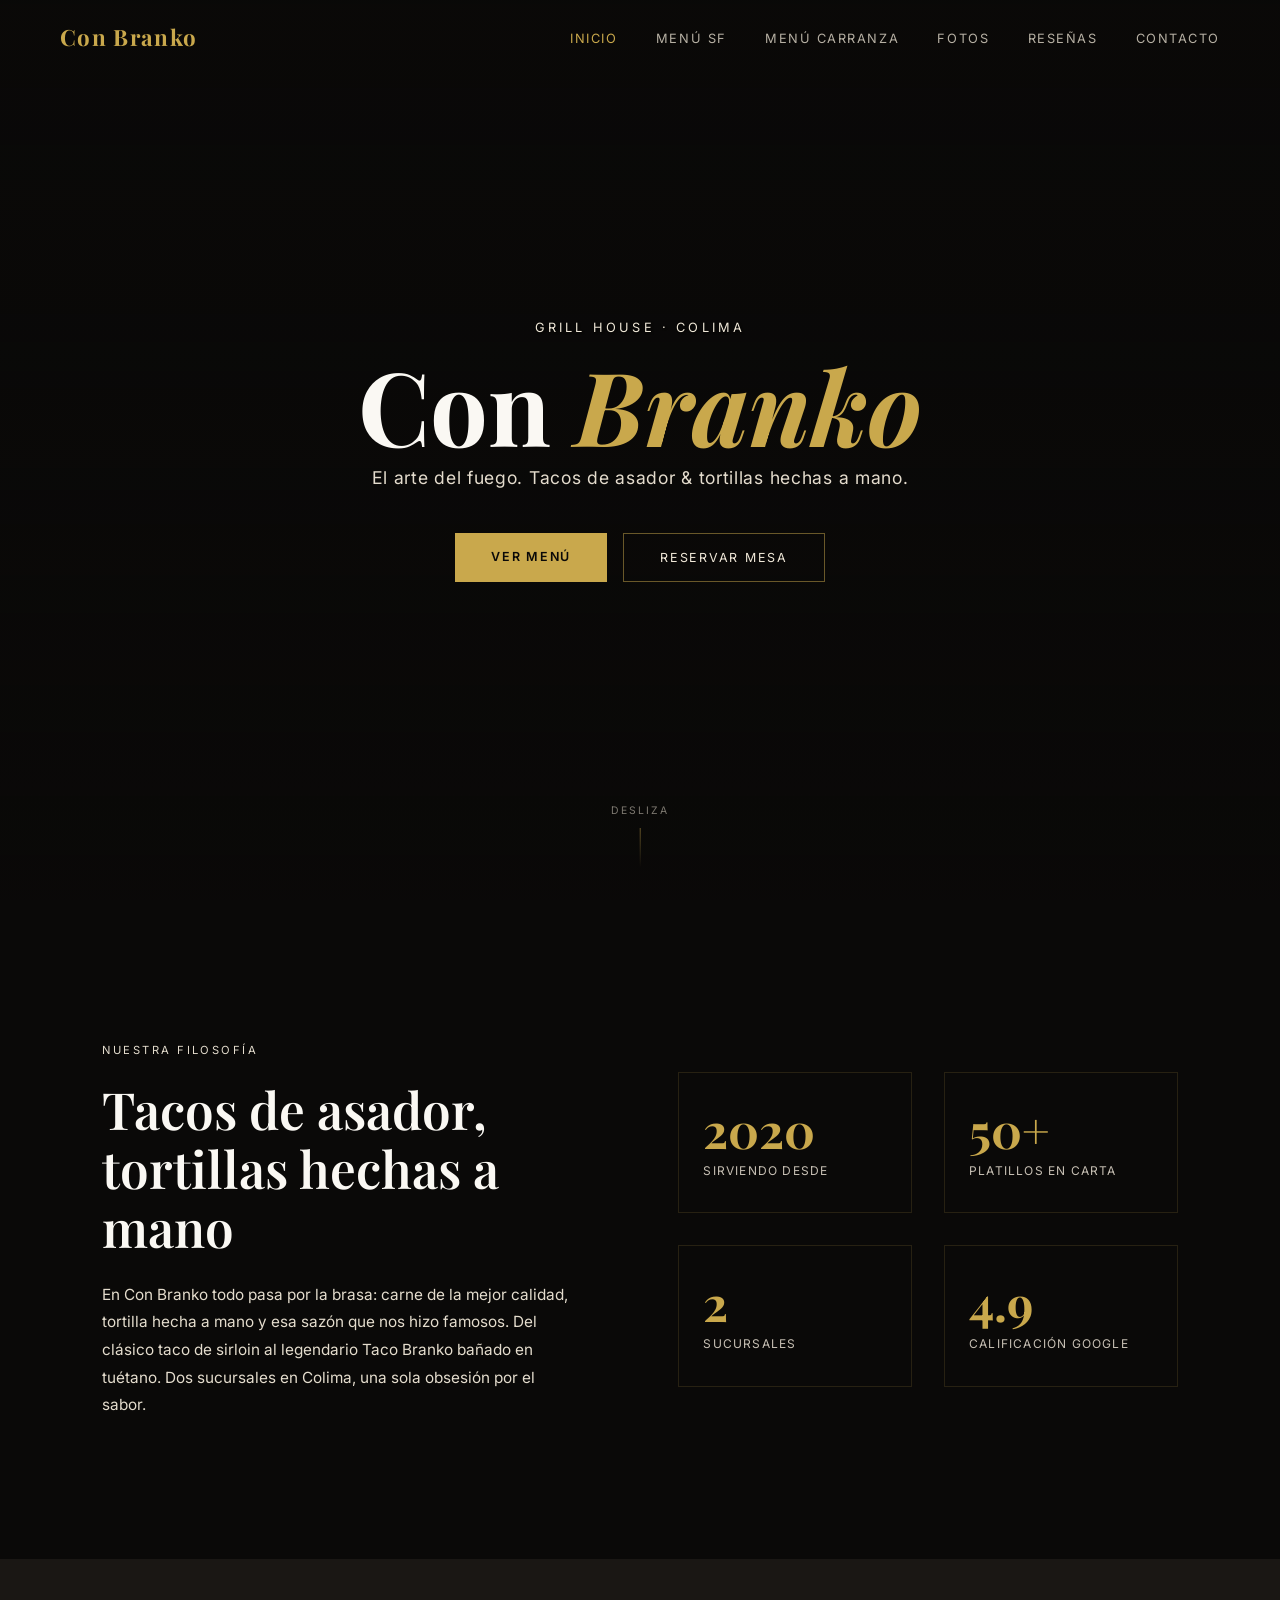
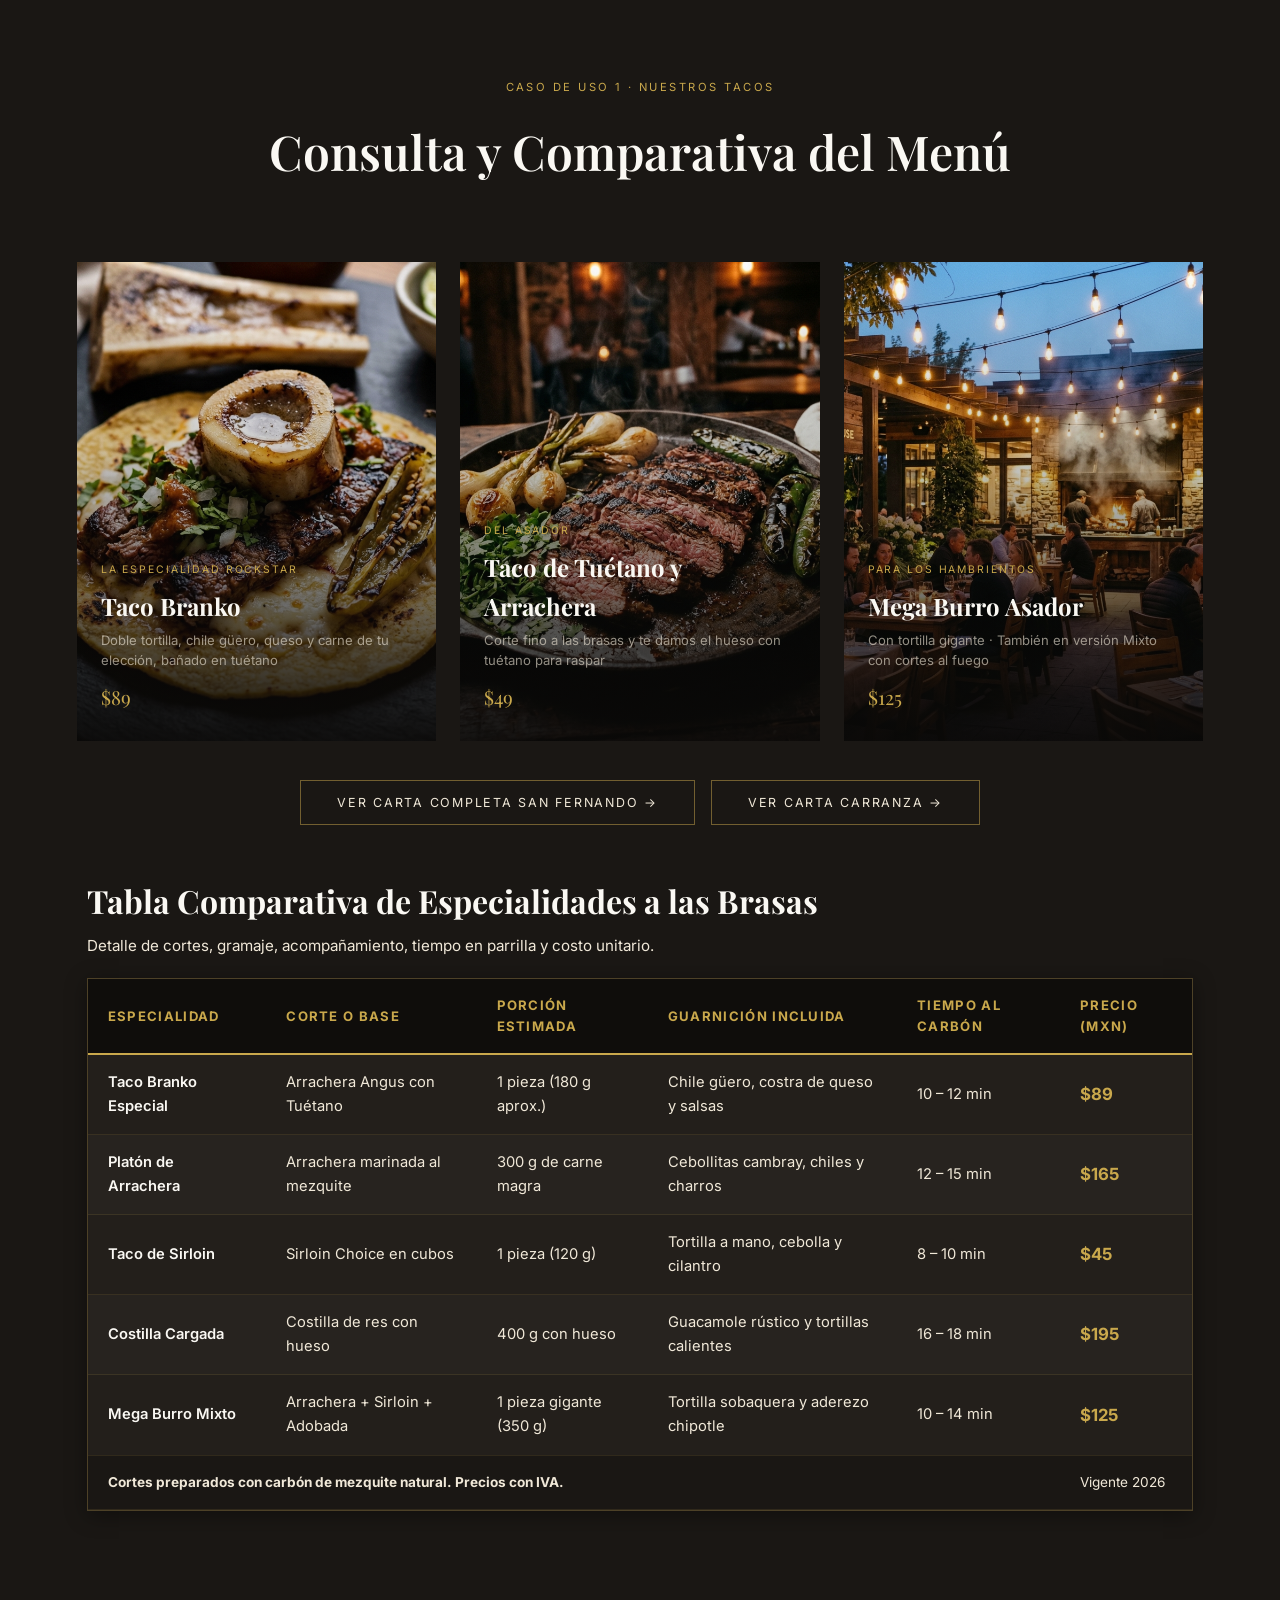
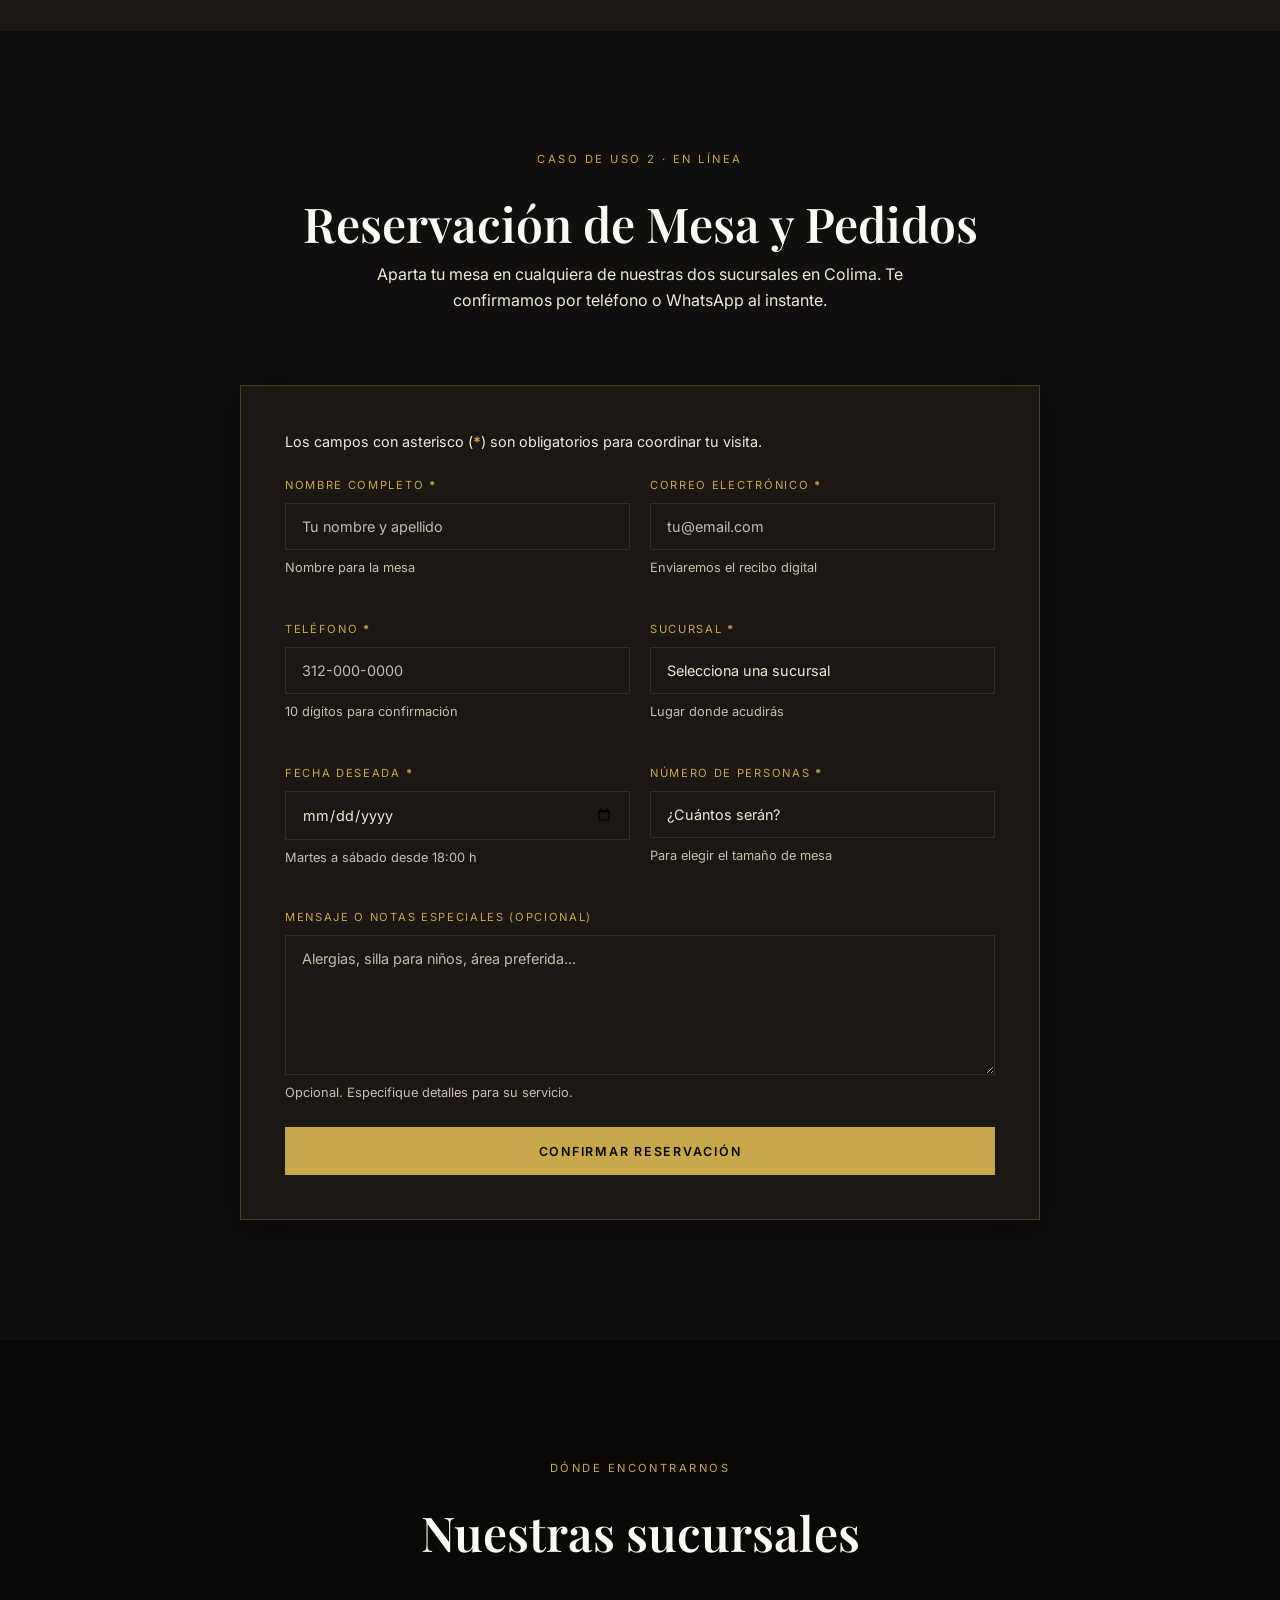
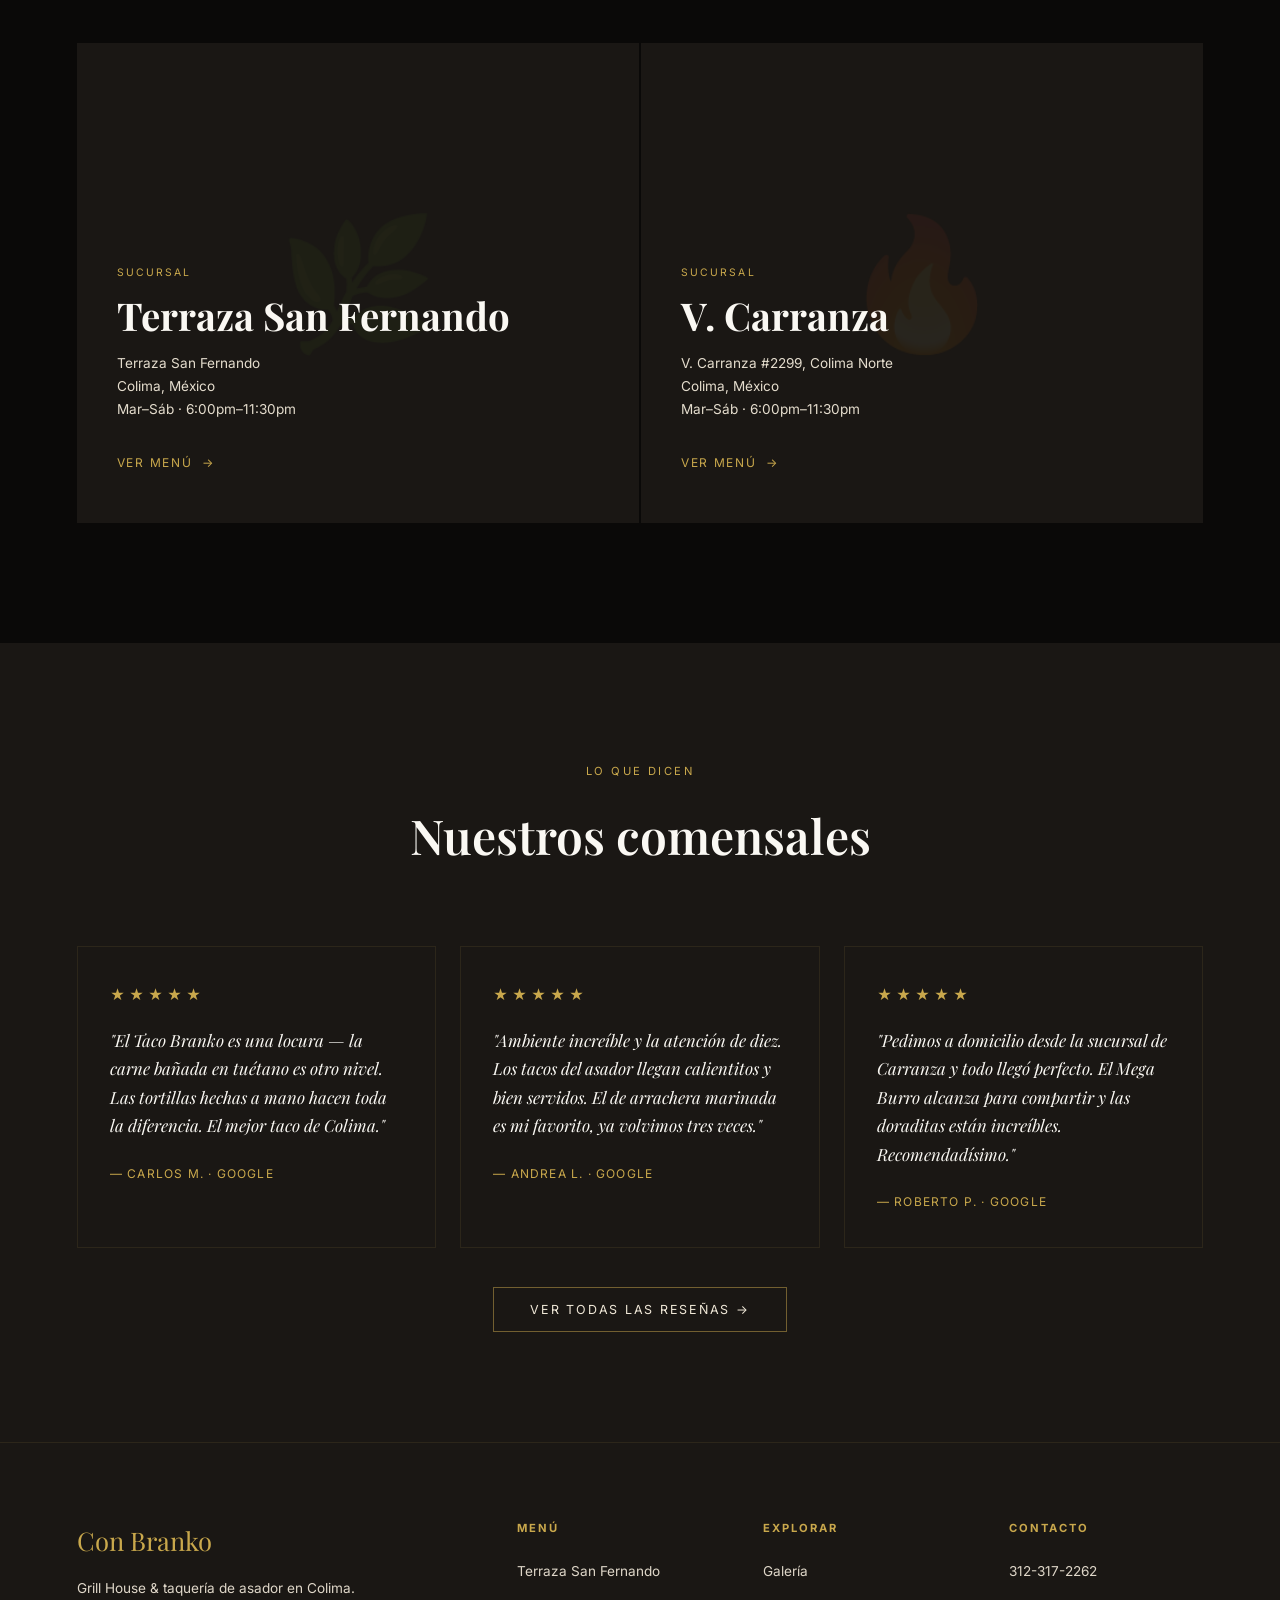
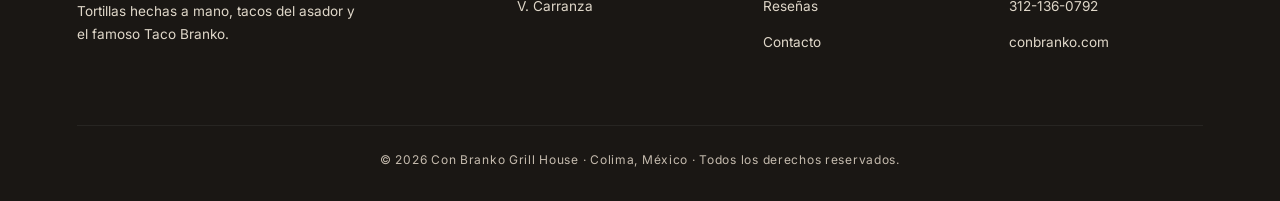
==== index.html @ a6d17c95 "Initial commit: Con Branko Grill House sitio web accesible con animaciones y casos de uso" ====
<!DOCTYPE html>
<html lang="es">
<head>
  <meta charset="UTF-8">
  <meta name="viewport" content="width=device-width, initial-scale=1.0">
  <title>Con Branko Grill House — Asador en Colima</title>
  <meta name="description" content="Con Branko Grill House en Colima. Tacos de asador, tortillas hechas a mano al carbón de mezquite, menú comparativo y reservaciones en línea.">
  <link rel="preconnect" href="https://fonts.googleapis.com">
  <link rel="preconnect" href="https://fonts.gstatic.com" crossorigin>
  <link href="https://fonts.googleapis.com/css2?family=Playfair+Display:ital,wght@0,400;0,600;0,700;1,400;1,600&family=Inter:wght@300;400;500;600;700&display=swap" rel="stylesheet">
  <link rel="stylesheet" href="css/styles.css">
</head>
<body>

  <!-- Enlace de salto accesible (WCAG 2.4.1) -->
  <a href="#main-content" class="skip-link">Saltar al contenido principal</a>

  <!-- ░░ Región HEADER (Banner) ░░ -->
  <header role="banner">
    <!-- ░░ Loading Screen ░░ -->
    <div id="loading-screen" aria-hidden="true">
      <div class="loading-logo">Con Branko</div>
      <div class="loading-bar-wrap">
        <div class="loading-bar"></div>
      </div>
    </div>

    <!-- ░░ Navbar ░░ -->
    <nav class="navbar" role="navigation" aria-label="Menú principal">
      <a href="index.html" class="nav-logo">Con Branko</a>
      <ul class="nav-links">
        <li><a href="index.html">Inicio</a></li>
        <li><a href="menu-san-fernando.html">Menú SF</a></li>
        <li><a href="menu-carranza.html">Menú Carranza</a></li>
        <li><a href="fotos.html">Fotos</a></li>
        <li><a href="resenas.html">Reseñas</a></li>
        <li><a href="contacto.html">Contacto</a></li>
      </ul>
      <button class="nav-hamburger" aria-label="Abrir menú" aria-expanded="false">
        <span></span><span></span><span></span>
      </button>
    </nav>
  </header>

  <!-- ░░ Región MAIN ░░ -->
  <main id="main-content" role="main" tabindex="-1">

    <!-- ░░ HERO — Video en loop con autoplay + parallax ░░ -->
    <!--
      Video de fondo cinematográfico en loop continuo (autoplay, muted, loop).
      La capa .hero-parallax se desplaza ±15px según el mouse / giroscopio.
    -->
    <section class="hero" aria-label="Inicio">

      <!-- Capa parallax con el video de fondo -->
      <div class="hero-parallax" data-parallax>
        <video
          id="hero-video"
          class="hero-video"
          src="assets/hero-steak.mp4"
          autoplay
          muted
          playsinline
          preload="auto"
          aria-hidden="true"
          tabindex="-1"
        ></video>
      </div>

      <div class="hero-overlay" aria-hidden="true"></div>

      <!-- Contenido encima del video -->
      <div class="hero-content">
        <p class="hero-tagline">Grill House · Colima</p>
        <h1 class="hero-title">Con <em>Branko</em></h1>
        <p class="hero-subtitle">El arte del fuego. Tacos de asador &amp; tortillas hechas a mano.</p>
        <div class="hero-cta">
          <a href="#caso-uso-1" class="btn-primary">Ver Menú</a>
          <a href="#caso-uso-2" class="btn-outline">Reservar Mesa</a>
        </div>
      </div>

      <!-- Indicador de scroll -->
      <div class="scroll-hint" aria-hidden="true">
        <span>Desliza</span>
        <div class="scroll-arrow"></div>
      </div>

    </section>

    <!-- ░░ Intro / Nosotros ░░ -->
    <section class="section-intro">
      <div class="intro-text fade-in">
        <p class="label">Nuestra Filosofía</p>
        <h2>Tacos de asador, tortillas hechas a mano</h2>
        <p>
          En Con Branko todo pasa por la brasa: carne de la mejor calidad,
          tortilla hecha a mano y esa sazón que nos hizo famosos. Del clásico
          taco de sirloin al legendario Taco Branko bañado en tuétano. Dos
          sucursales en Colima, una sola obsesión por el sabor.
        </p>
      </div>
      <div class="intro-stats">
        <div class="stat-item fade-in fade-in-delay-1">
          <div class="stat-number">2020</div>
          <div class="stat-label">Sirviendo desde</div>
        </div>
        <div class="stat-item fade-in fade-in-delay-2">
          <div class="stat-number">50+</div>
          <div class="stat-label">Platillos en carta</div>
        </div>
        <div class="stat-item fade-in fade-in-delay-2">
          <div class="stat-number">2</div>
          <div class="stat-label">Sucursales</div>
        </div>
        <div class="stat-item fade-in fade-in-delay-3">
          <div class="stat-number">4.9</div>
          <div class="stat-label">Calificación Google</div>
        </div>
      </div>
    </section>

    <!-- ░░ CASO DE USO 1: Preview Menú, Imágenes y Tabla Comparativa ░░ -->
    <section class="section-menu" id="caso-uso-1" aria-labelledby="heading-caso-1">
      <div class="section-header fade-in">
        <p class="label">Caso de Uso 1 · Nuestros Tacos</p>
        <h2 id="heading-caso-1">Consulta y Comparativa del Menú</h2>
      </div>

      <div class="menu-grid">

        <article class="menu-card fade-in fade-in-delay-1">
          <div class="menu-card-bg">
            <img src="assets/taco-branko.jpg" alt="Taco Branko sobre tortilla de maíz recién hecha con bistec asado, queso fundido y tuétano flameado" class="menu-card-photo" width="400" height="533" loading="lazy">
          </div>
          <div class="menu-card-overlay"></div>
          <div class="menu-card-content">
            <p class="menu-card-tag">La especialidad rockstar</p>
            <h3 class="menu-card-name">Taco Branko</h3>
            <p class="menu-card-desc">Doble tortilla, chile güero, queso y carne de tu elección, bañado en tuétano</p>
            <p class="menu-card-price">$89</p>
          </div>
        </article>

        <article class="menu-card fade-in fade-in-delay-2">
          <div class="menu-card-bg">
            <img src="assets/arrachera-asador.jpg" alt="Arrachera marinada al mezquite en tiras jugosas sobre sartén con cebollitas cambray asadas" class="menu-card-photo" width="400" height="533" loading="lazy">
          </div>
          <div class="menu-card-overlay"></div>
          <div class="menu-card-content">
            <p class="menu-card-tag">Del asador</p>
            <h3 class="menu-card-name">Taco de Tuétano y Arrachera</h3>
            <p class="menu-card-desc">Corte fino a las brasas y te damos el hueso con tuétano para raspar</p>
            <p class="menu-card-price">$49</p>
          </div>
        </article>

        <article class="menu-card fade-in fade-in-delay-3">
          <div class="menu-card-bg">
            <img src="assets/terraza-restaurante.jpg" alt="Terraza al aire libre de Con Branko con mesas de madera e iluminación cálida" class="menu-card-photo" width="400" height="533" loading="lazy">
          </div>
          <div class="menu-card-overlay"></div>
          <div class="menu-card-content">
            <p class="menu-card-tag">Para los hambrientos</p>
            <h3 class="menu-card-name">Mega Burro Asador</h3>
            <p class="menu-card-desc">Con tortilla gigante · También en versión Mixto con cortes al fuego</p>
            <p class="menu-card-price">$125</p>
          </div>
        </article>

      </div>

      <!-- Links de la Carta -->
      <div style="text-align:center; margin-top: 48px;" class="fade-in">
        <a href="menu-san-fernando.html" class="btn-outline">Ver carta completa San Fernando &rarr;</a>
        <a href="menu-carranza.html" class="btn-outline" style="margin-left: 12px;">Ver carta Carranza &rarr;</a>
      </div>

      <!-- ░░ TABLA CON DATOS TABULARES ░░ -->
      <div class="menu-table-section fade-in" id="tabla-datos">
        <div class="menu-table-header">
          <h3 class="menu-table-title">Tabla Comparativa de Especialidades a las Brasas</h3>
          <p class="menu-table-sub">Detalle de cortes, gramaje, acompañamiento, tiempo en parrilla y costo unitario.</p>
        </div>

        <div class="menu-table-container" tabindex="0" role="region" aria-label="Tabla comparativa de cortes y precios Con Branko">
          <table class="menu-table">
            <caption class="sr-only">Comparativa de cortes de carne, porciones, guarnición, tiempo de cocción y precio</caption>
            <thead>
              <tr>
                <th scope="col">Especialidad</th>
                <th scope="col">Corte o Base</th>
                <th scope="col">Porción estimada</th>
                <th scope="col">Guarnición incluida</th>
                <th scope="col">Tiempo al carbón</th>
                <th scope="col">Precio (MXN)</th>
              </tr>
            </thead>
            <tbody>
              <tr>
                <th scope="row">Taco Branko Especial</th>
                <td>Arrachera Angus con Tuétano</td>
                <td>1 pieza (180 g aprox.)</td>
                <td>Chile güero, costra de queso y salsas</td>
                <td>10 – 12 min</td>
                <td class="table-price">$89</td>
              </tr>
              <tr>
                <th scope="row">Platón de Arrachera</th>
                <td>Arrachera marinada al mezquite</td>
                <td>300 g de carne magra</td>
                <td>Cebollitas cambray, chiles y charros</td>
                <td>12 – 15 min</td>
                <td class="table-price">$165</td>
              </tr>
              <tr>
                <th scope="row">Taco de Sirloin</th>
                <td>Sirloin Choice en cubos</td>
                <td>1 pieza (120 g)</td>
                <td>Tortilla a mano, cebolla y cilantro</td>
                <td>8 – 10 min</td>
                <td class="table-price">$45</td>
              </tr>
              <tr>
                <th scope="row">Costilla Cargada</th>
                <td>Costilla de res con hueso</td>
                <td>400 g con hueso</td>
                <td>Guacamole rústico y tortillas calientes</td>
                <td>16 – 18 min</td>
                <td class="table-price">$195</td>
              </tr>
              <tr>
                <th scope="row">Mega Burro Mixto</th>
                <td>Arrachera + Sirloin + Adobada</td>
                <td>1 pieza gigante (350 g)</td>
                <td>Tortilla sobaquera y aderezo chipotle</td>
                <td>10 – 14 min</td>
                <td class="table-price">$125</td>
              </tr>
            </tbody>
            <tfoot>
              <tr>
                <th scope="row" colspan="5">Cortes preparados con carbón de mezquite natural. Precios con IVA.</th>
                <td>Vigente 2026</td>
              </tr>
            </tfoot>
          </table>
        </div>
      </div>

    </section>

    <!-- ░░ CASO DE USO 2: Reservación de Mesa y Solicitud de Pedidos (Short Form) ░░ -->
    <section class="section-booking fade-in" id="caso-uso-2" aria-labelledby="heading-caso-2">
      <div class="section-header">
        <p class="label">Caso de Uso 2 · En Línea</p>
        <h2 id="heading-caso-2">Reservación de Mesa y Pedidos</h2>
        <p class="section-desc" style="max-width: 620px; margin: 0 auto; color: var(--c-cream);">
          Aparta tu mesa en cualquiera de nuestras dos sucursales en Colima. Te confirmamos por teléfono o WhatsApp al instante.
        </p>
      </div>

      <div class="booking-card">
        <form id="form-reservaciones" class="contact-form" novalidate aria-describedby="booking-form-help">
          <fieldset class="booking-fieldset">
            <legend class="sr-only">Formulario de reservación y pedidos Con Branko</legend>
            <p id="booking-form-help" class="form-instructions">
              Los campos con asterisco (<span class="req-star" aria-hidden="true">*</span>) son obligatorios para coordinar tu visita.
            </p>

            <div id="booking-status" class="status-live-box" role="status" aria-live="polite"></div>

            <div class="booking-grid">
              
              <div class="form-group">
                <label for="res-nombre">
                  Nombre completo <span class="req-star" aria-hidden="true">*</span>
                  <span class="sr-only">(obligatorio)</span>
                </label>
                <input type="text" id="res-nombre" name="nombre" autocomplete="name" required aria-required="true" placeholder="Tu nombre y apellido" aria-describedby="hint-res-nombre err-res-nombre">
                <span id="hint-res-nombre" class="field-hint">Nombre para la mesa</span>
                <span id="err-res-nombre" class="field-err" aria-live="polite"></span>
              </div>

              <div class="form-group">
                <label for="res-email">
                  Correo electrónico <span class="req-star" aria-hidden="true">*</span>
                  <span class="sr-only">(obligatorio)</span>
                </label>
                <input type="email" id="res-email" name="email" autocomplete="email" required aria-required="true" placeholder="tu@email.com" aria-describedby="hint-res-email err-res-email">
                <span id="hint-res-email" class="field-hint">Enviaremos el recibo digital</span>
                <span id="err-res-email" class="field-err" aria-live="polite"></span>
              </div>

              <div class="form-group">
                <label for="res-tel">
                  Teléfono <span class="req-star" aria-hidden="true">*</span>
                  <span class="sr-only">(obligatorio)</span>
                </label>
                <input type="tel" id="res-tel" name="telefono" autocomplete="tel" required aria-required="true" pattern="[0-9]{10}" placeholder="312-000-0000" aria-describedby="hint-res-tel err-res-tel">
                <span id="hint-res-tel" class="field-hint">10 dígitos para confirmación</span>
                <span id="err-res-tel" class="field-err" aria-live="polite"></span>
              </div>

              <div class="form-group">
                <label for="res-sucursal">
                  Sucursal <span class="req-star" aria-hidden="true">*</span>
                  <span class="sr-only">(obligatorio)</span>
                </label>
                <select id="res-sucursal" name="sucursal" required aria-required="true" aria-describedby="hint-res-sucursal err-res-sucursal">
                  <option value="">Selecciona una sucursal</option>
                  <option value="san-fernando">Terraza San Fernando (Colima)</option>
                  <option value="carranza">V. Carranza (Colima Norte)</option>
                </select>
                <span id="hint-res-sucursal" class="field-hint">Lugar donde acudirás</span>
                <span id="err-res-sucursal" class="field-err" aria-live="polite"></span>
              </div>

              <div class="form-group">
                <label for="res-fecha">
                  Fecha deseada <span class="req-star" aria-hidden="true">*</span>
                  <span class="sr-only">(obligatorio)</span>
                </label>
                <input type="date" id="res-fecha" name="fecha" required aria-required="true" aria-describedby="hint-res-fecha err-res-fecha">
                <span id="hint-res-fecha" class="field-hint">Martes a sábado desde 18:00 h</span>
                <span id="err-res-fecha" class="field-err" aria-live="polite"></span>
              </div>

              <div class="form-group">
                <label for="res-personas">
                  Número de personas <span class="req-star" aria-hidden="true">*</span>
                  <span class="sr-only">(obligatorio)</span>
                </label>
                <select id="res-personas" name="personas" required aria-required="true" aria-describedby="hint-res-personas err-res-personas">
                  <option value="">¿Cuántos serán?</option>
                  <option value="1-2">1 – 2 personas</option>
                  <option value="3-4">3 – 4 personas</option>
                  <option value="5-8">5 – 8 personas</option>
                  <option value="9+">9 o más (Grupo / Evento)</option>
                </select>
                <span id="hint-res-personas" class="field-hint">Para elegir el tamaño de mesa</span>
                <span id="err-res-personas" class="field-err" aria-live="polite"></span>
              </div>

            </div>

            <div class="form-group" style="margin-top: 18px;">
              <label for="res-mensaje">Mensaje o notas especiales (opcional)</label>
              <textarea id="res-mensaje" name="mensaje" placeholder="Alergias, silla para niños, área preferida..." aria-describedby="hint-res-mensaje"></textarea>
              <span id="hint-res-mensaje" class="field-hint">Opcional. Especifique detalles para su servicio.</span>
            </div>

            <div style="margin-top: 24px;">
              <button type="submit" class="btn-primary" style="min-height: 48px; width: 100%;">
                Confirmar reservación
              </button>
            </div>

          </fieldset>
        </form>
      </div>
    </section>

    <!-- ░░ Sucursales ░░ -->
    <section class="section-locations">
      <div class="section-header fade-in">
        <p class="label">Dónde encontrarnos</p>
        <h2>Nuestras sucursales</h2>
      </div>
      <div class="locations-grid fade-in">

        <article class="location-card">
          <div class="location-card-bg" aria-hidden="true">🌿</div>
          <div class="location-info">
            <p class="location-tag">Sucursal</p>
            <h3 class="location-name">Terraza San Fernando</h3>
            <p class="location-address">
              Terraza San Fernando<br>
              Colima, México<br>
              Mar–Sáb · 6:00pm–11:30pm
            </p>
            <a href="menu-san-fernando.html" class="location-link">
              Ver menú &nbsp;→
            </a>
          </div>
        </article>

        <article class="location-card">
          <div class="location-card-bg" aria-hidden="true">🔥</div>
          <div class="location-info">
            <p class="location-tag">Sucursal</p>
            <h3 class="location-name">V. Carranza</h3>
            <p class="location-address">
              V. Carranza #2299, Colima Norte<br>
              Colima, México<br>
              Mar–Sáb · 6:00pm–11:30pm
            </p>
            <a href="menu-carranza.html" class="location-link">
              Ver menú &nbsp;→
            </a>
          </div>
        </article>

      </div>
    </section>

    <!-- ░░ Reseñas preview ░░ -->
    <section class="section-reviews">
      <div class="section-header fade-in">
        <p class="label">Lo que dicen</p>
        <h2>Nuestros comensales</h2>
      </div>
      <div class="reviews-grid">

        <div class="review-card fade-in fade-in-delay-1">
          <div class="review-stars">
            <span class="star">★</span><span class="star">★</span><span class="star">★</span>
            <span class="star">★</span><span class="star">★</span>
          </div>
          <p class="review-text">
            "El Taco Branko es una locura — la carne bañada en tuétano es otro nivel.
            Las tortillas hechas a mano hacen toda la diferencia. El mejor taco de Colima."
          </p>
          <p class="review-author">— Carlos M. · Google</p>
        </div>

        <div class="review-card fade-in fade-in-delay-2">
          <div class="review-stars">
            <span class="star">★</span><span class="star">★</span><span class="star">★</span>
            <span class="star">★</span><span class="star">★</span>
          </div>
          <p class="review-text">
            "Ambiente increíble y la atención de diez. Los tacos del asador llegan
            calientitos y bien servidos. El de arrachera marinada es mi favorito, ya volvimos tres veces."
          </p>
          <p class="review-author">— Andrea L. · Google</p>
        </div>

        <div class="review-card fade-in fade-in-delay-3">
          <div class="review-stars">
            <span class="star">★</span><span class="star">★</span><span class="star">★</span>
            <span class="star">★</span><span class="star">★</span>
          </div>
          <p class="review-text">
            "Pedimos a domicilio desde la sucursal de Carranza y todo llegó perfecto.
            El Mega Burro alcanza para compartir y las doraditas están increíbles. Recomendadísimo."
          </p>
          <p class="review-author">— Roberto P. · Google</p>
        </div>

      </div>
      <div style="text-align:center; margin-top: 48px;" class="fade-in">
        <a href="resenas.html" class="btn-outline">Ver todas las reseñas &rarr;</a>
      </div>
    </section>

  </main>

  <!-- ░░ Footer ░░ -->
  <footer role="contentinfo">
    <div class="footer-grid">
      <div class="footer-brand">
        <div class="logo">Con Branko</div>
        <p>Grill House &amp; taquería de asador en Colima. Tortillas hechas a mano, tacos del asador y el famoso Taco Branko.</p>
      </div>
      <div class="footer-col">
        <h3>Menú</h3>
        <ul>
          <li><a href="menu-san-fernando.html">Terraza San Fernando</a></li>
          <li><a href="menu-carranza.html">V. Carranza</a></li>
        </ul>
      </div>
      <div class="footer-col">
        <h3>Explorar</h3>
        <ul>
          <li><a href="fotos.html">Galería</a></li>
          <li><a href="resenas.html">Reseñas</a></li>
          <li><a href="contacto.html">Contacto</a></li>
        </ul>
      </div>
      <div class="footer-col">
        <h3>Contacto</h3>
        <ul>
          <li><a href="tel:+523123172262">312-317-2262</a></li>
          <li><a href="tel:+523121360792">312-136-0792</a></li>
          <li><a href="https://conbranko.com">conbranko.com</a></li>
        </ul>
      </div>
    </div>
    <div class="footer-bottom">
      &copy; 2026 Con Branko Grill House · Colima, México · Todos los derechos reservados.
    </div>
  </footer>

  <script src="js/main.js"></script>
</body>
</html>
---- css/styles.css ----
/* ============================================================
   CON BRANKO — Design System
   Paleta: Negro profundo + Carbón + Dorado humo + Blanco roto
   ============================================================ */

:root {
  --c-black:    #0a0908;
  --c-carbon:   #1a1714;
  --c-dark:     #231f1b;
  --c-mid:      #3d3530;
  --c-gold:     #c9a84c;
  --c-gold-dim: #8a6f30;
  --c-cream:    #f0e8d8;
  --c-white:    #faf8f3;

  --f-serif:  'Playfair Display', Georgia, serif;
  --f-sans:   'Inter', 'Helvetica Neue', sans-serif;

  --transition: 0.4s cubic-bezier(0.25, 0.46, 0.45, 0.94);
}

/* ── Reset ─────────────────────────────────────────────── */
*, *::before, *::after { box-sizing: border-box; margin: 0; padding: 0; }
html { scroll-behavior: auto; } /* scroll controlado por JS */
body {
  background: var(--c-black);
  color: var(--c-cream);
  font-family: var(--f-sans);
  font-size: 16px;
  line-height: 1.6;
  overflow-x: hidden;
}
a { color: inherit; text-decoration: none; }
img { display: block; width: 100%; }
button { cursor: pointer; font-family: inherit; border: none; background: none; }

/* ── Loading Screen ─────────────────────────────────────── */
#loading-screen {
  position: fixed;
  inset: 0;
  z-index: 9999;
  background: var(--c-black);
  display: flex;
  align-items: center;
  justify-content: center;
  flex-direction: column;
  gap: 24px;
  transition: opacity 0.8s ease, visibility 0.8s ease;
}
#loading-screen.hidden { opacity: 0; visibility: hidden; pointer-events: none; }
.loading-logo {
  font-family: var(--f-serif);
  font-size: clamp(2rem, 5vw, 3.5rem);
  font-weight: 700;
  color: var(--c-gold);
  letter-spacing: 0.1em;
  opacity: 0;
  animation: fadeUp 0.8s ease 0.3s forwards;
}
.loading-bar-wrap {
  width: min(280px, 70vw);
  height: 1px;
  background: var(--c-mid);
  overflow: hidden;
}
.loading-bar {
  height: 100%;
  background: var(--c-gold);
  width: 0%;
  animation: loadBar 1.8s ease forwards;
}
@keyframes loadBar { to { width: 100%; } }
@keyframes fadeUp {
  from { opacity: 0; transform: translateY(16px); }
  to   { opacity: 1; transform: translateY(0); }
}

/* ── Navbar ─────────────────────────────────────────────── */
.navbar {
  position: fixed;
  top: 0; left: 0; right: 0;
  z-index: 1000;
  padding: 20px clamp(20px, 5vw, 60px);
  display: flex;
  align-items: center;
  justify-content: space-between;
  transition: background var(--transition), padding var(--transition);
}
.navbar.scrolled {
  background: rgba(10, 9, 8, 0.92);
  backdrop-filter: blur(12px);
  padding-top: 14px;
  padding-bottom: 14px;
  border-bottom: 1px solid rgba(201, 168, 76, 0.15);
}
.nav-logo {
  font-family: var(--f-serif);
  font-size: 1.4rem;
  font-weight: 700;
  color: var(--c-gold);
  letter-spacing: 0.06em;
}
.nav-links {
  display: flex;
  gap: clamp(20px, 3vw, 40px);
  list-style: none;
}
.nav-links a {
  font-size: 0.8rem;
  letter-spacing: 0.12em;
  text-transform: uppercase;
  color: var(--c-cream);
  opacity: 0.75;
  transition: opacity var(--transition), color var(--transition);
  position: relative;
}
.nav-links a::after {
  content: '';
  position: absolute;
  bottom: -4px; left: 0; right: 0;
  height: 1px;
  background: var(--c-gold);
  transform: scaleX(0);
  transition: transform var(--transition);
}
.nav-links a:hover { opacity: 1; color: var(--c-gold); }
.nav-links a:hover::after { transform: scaleX(1); }
.nav-hamburger {
  display: none;
  flex-direction: column;
  gap: 5px;
  padding: 4px;
}
.nav-hamburger span {
  display: block;
  width: 24px; height: 1.5px;
  background: var(--c-cream);
  transition: var(--transition);
}

/* ── Hero / Video Loop + Parallax ───────────────────────── */
.hero {
  position: relative;
  height: 100vh;
  overflow: hidden;
  display: flex;
  align-items: center;
  justify-content: center;
}
/* Capa de parallax: ligeramente más grande que el viewport
   para que el offset de ±15px nunca revele los bordes. */
.hero-parallax {
  position: absolute;
  top: -32px; left: -32px; right: -32px; bottom: -32px;
  will-change: transform;
  transition: transform 0.18s cubic-bezier(0.22, 0.61, 0.36, 1);
}
.hero-video {
  width: 100%;
  height: 100%;
  object-fit: cover;
  opacity: 0;
  transition: opacity 0.8s ease;
  transform: scale(1.04); /* margen extra para el movimiento parallax */
}
.hero-video.loaded { opacity: 1; }
.hero-overlay {
  position: absolute;
  inset: 0;
  background: linear-gradient(
    to bottom,
    rgba(10,9,8,0.3) 0%,
    rgba(10,9,8,0.1) 40%,
    rgba(10,9,8,0.6) 100%
  );
}
.hero-content {
  position: relative;
  z-index: 2;
  text-align: center;
  padding: 0 20px;
  opacity: 0;
  transform: translateY(24px);
  transition: opacity 0.9s ease 0.4s, transform 0.9s ease 0.4s;
}
.hero-content.visible { opacity: 1; transform: translateY(0); }
.hero-tagline {
  color: --c-white;
  font-family: var(--f-sans);
  font-size: clamp(0.65rem, 1.2vw, 0.8rem);
  text-shadow: 1px 1px 2px rgba(0, 0, 0, 0.7);
  letter-spacing: 0.25em;
  text-transform: uppercase;
  margin-bottom: 16px;
}
.hero-title {
  font-family: var(--f-serif);
  font-size: clamp(3rem, 8vw, 7rem);
  font-weight: 700;
  line-height: 1.0;
  color: var(--c-white);
  margin-bottom: 8px;
}
.hero-title em {
  font-style: italic;
  color: var(--c-gold);
}
.hero-subtitle {
  font-size: clamp(0.9rem, 1.5vw, 1.1rem);
  color: var(--c-cream);
  opacity: 0.7;
  margin-bottom: 40px;
  letter-spacing: 0.04em;
}
.hero-cta {
  display: inline-flex;
  gap: 16px;
  flex-wrap: wrap;
  justify-content: center;
}
.btn-primary {
  padding: 14px 36px;
  background: var(--c-gold);
  color: var(--c-black);
  font-size: 0.78rem;
  font-weight: 600;
  letter-spacing: 0.14em;
  text-transform: uppercase;
  transition: background var(--transition), transform var(--transition);
}
.btn-primary:hover { background: var(--c-cream); transform: translateY(-2px); }
.btn-outline {
  padding: 14px 36px;
  border: 1px solid rgba(201, 168, 76, 0.5);
  color: var(--c-cream);
  font-size: 0.78rem;
  font-weight: 400;
  letter-spacing: 0.14em;
  text-transform: uppercase;
  transition: border-color var(--transition), color var(--transition);
}
.btn-outline:hover { border-color: var(--c-gold); color: var(--c-gold); }

/* Scroll indicator */
.scroll-hint {
  position: absolute;
  bottom: 32px;
  left: 50%;
  transform: translateX(-50%);
  z-index: 3;
  display: flex;
  flex-direction: column;
  align-items: center;
  gap: 8px;
  opacity: 0.5;
  transition: opacity var(--transition);
}
.scroll-hint.hidden { opacity: 0; }
.scroll-hint span {
  font-size: 0.65rem;
  letter-spacing: 0.2em;
  text-transform: uppercase;
}
.scroll-arrow {
  width: 1px;
  height: 40px;
  background: linear-gradient(to bottom, var(--c-gold), transparent);
  animation: scrollPulse 2s ease-in-out infinite;
}
@keyframes scrollPulse {
  0%, 100% { opacity: 0.3; transform: scaleY(1); }
  50% { opacity: 1; transform: scaleY(1.2); }
}


/* ── Sección intro tras el video ────────────────────────── */
.section-intro {
  padding: clamp(80px, 12vw, 140px) clamp(20px, 8vw, 120px);
  display: grid;
  grid-template-columns: 1fr 1fr;
  gap: clamp(40px, 6vw, 80px);
  align-items: center;
  max-width: 1400px;
  margin: 0 auto;
}
.intro-text .label {
  font-size: 0.7rem;
  letter-spacing: 0.22em;
  text-transform: uppercase;
  color: var(--c-gold);
  margin-bottom: 20px;
}
.intro-text h2 {
  font-family: var(--f-serif);
  font-size: clamp(2rem, 4vw, 3.2rem);
  font-weight: 600;
  line-height: 1.15;
  color: var(--c-white);
  margin-bottom: 24px;
}
.intro-text p {
  color: var(--c-cream);
  opacity: 0.7;
  font-size: clamp(0.9rem, 1.2vw, 1rem);
  line-height: 1.8;
  max-width: 480px;
}
.intro-stats {
  display: grid;
  grid-template-columns: 1fr 1fr;
  gap: 32px;
}
.stat-item {
  padding: 32px 24px;
  border: 1px solid rgba(201, 168, 76, 0.15);
  position: relative;
  overflow: hidden;
  transition: border-color var(--transition);
}
.stat-item::before {
  content: '';
  position: absolute;
  inset: 0;
  background: linear-gradient(135deg, rgba(201,168,76,0.06), transparent);
  opacity: 0;
  transition: opacity var(--transition);
}
.stat-item:hover { border-color: rgba(201, 168, 76, 0.4); }
.stat-item:hover::before { opacity: 1; }
.stat-number {
  font-family: var(--f-serif);
  font-size: clamp(2.2rem, 4vw, 3rem);
  font-weight: 700;
  color: var(--c-gold);
  line-height: 1;
  margin-bottom: 8px;
}
.stat-label {
  font-size: 0.75rem;
  letter-spacing: 0.1em;
  text-transform: uppercase;
  color: var(--c-cream);
  opacity: 0.5;
}

/* ── Menú Preview ───────────────────────────────────────── */
.section-menu {
  padding: clamp(60px, 10vw, 120px) clamp(20px, 6vw, 80px);
  background: var(--c-carbon);
}
.section-header {
  text-align: center;
  margin-bottom: clamp(40px, 6vw, 72px);
}
.section-header .label {
  font-size: 0.7rem;
  letter-spacing: 0.22em;
  text-transform: uppercase;
  color: var(--c-gold);
  margin-bottom: 16px;
}
.section-header h2 {
  font-family: var(--f-serif);
  font-size: clamp(2rem, 4vw, 3rem);
  color: var(--c-white);
  font-weight: 600;
}
.menu-grid {
  display: grid;
  grid-template-columns: repeat(auto-fit, minmax(280px, 1fr));
  gap: 24px;
  max-width: 1300px;
  margin: 0 auto;
}
.menu-card {
  position: relative;
  aspect-ratio: 3/4;
  overflow: hidden;
  background: var(--c-dark);
  cursor: pointer;
}
.menu-card-bg {
  position: absolute;
  inset: 0;
  background: var(--c-mid);
  transition: transform 0.7s cubic-bezier(0.25, 0.46, 0.45, 0.94);
  display: flex;
  align-items: center;
  justify-content: center;
  font-size: 5rem;
}
.menu-card:hover .menu-card-bg { transform: scale(1.06); }
.menu-card-overlay {
  position: absolute;
  inset: 0;
  background: linear-gradient(to top, rgba(10,9,8,0.95) 0%, rgba(10,9,8,0.2) 60%, transparent 100%);
}
.menu-card-content {
  position: absolute;
  bottom: 0; left: 0; right: 0;
  padding: 28px 24px;
}
.menu-card-tag {
  font-size: 0.65rem;
  letter-spacing: 0.18em;
  text-transform: uppercase;
  color: var(--c-gold);
  margin-bottom: 8px;
}
.menu-card-name {
  font-family: var(--f-serif);
  font-size: 1.5rem;
  color: var(--c-white);
  margin-bottom: 6px;
}
.menu-card-desc {
  font-size: 0.82rem;
  color: var(--c-cream);
  opacity: 0.6;
  line-height: 1.5;
}
.menu-card-price {
  margin-top: 12px;
  font-family: var(--f-serif);
  font-size: 1.2rem;
  color: var(--c-gold);
}

/* ── Sucursales ─────────────────────────────────────────── */
.section-locations {
  padding: clamp(60px, 10vw, 120px) clamp(20px, 6vw, 80px);
}
.locations-grid {
  display: grid;
  grid-template-columns: 1fr 1fr;
  gap: 2px;
  max-width: 1300px;
  margin: 0 auto;
}
.location-card {
  position: relative;
  min-height: 480px;
  background: var(--c-carbon);
  overflow: hidden;
  display: flex;
  align-items: flex-end;
  padding: 48px 40px;
  transition: flex var(--transition);
  cursor: pointer;
}
.location-card-bg {
  position: absolute;
  inset: 0;
  font-size: 8rem;
  display: flex;
  align-items: center;
  justify-content: center;
  opacity: 0.06;
  transition: opacity var(--transition), transform var(--transition);
  user-select: none;
}
.location-card:hover .location-card-bg { opacity: 0.1; transform: scale(1.1); }
.location-info { position: relative; z-index: 1; }
.location-tag {
  font-size: 0.65rem;
  letter-spacing: 0.2em;
  text-transform: uppercase;
  color: var(--c-gold);
  margin-bottom: 12px;
}
.location-name {
  font-family: var(--f-serif);
  font-size: clamp(1.8rem, 3vw, 2.8rem);
  color: var(--c-white);
  margin-bottom: 16px;
  line-height: 1.1;
}
.location-address {
  font-size: 0.85rem;
  color: var(--c-cream);
  opacity: 0.55;
  line-height: 1.7;
  margin-bottom: 28px;
}
.location-link {
  display: inline-flex;
  align-items: center;
  gap: 8px;
  font-size: 0.75rem;
  letter-spacing: 0.14em;
  text-transform: uppercase;
  color: var(--c-gold);
  transition: gap var(--transition);
}
.location-link:hover { gap: 16px; }
.location-divider {
  position: absolute;
  top: 0; left: 50%; bottom: 0;
  width: 1px;
  background: var(--c-mid);
  pointer-events: none;
}

/* ── Reseñas preview ────────────────────────────────────── */
.section-reviews {
  padding: clamp(60px, 10vw, 120px) clamp(20px, 6vw, 80px);
  background: var(--c-carbon);
}
.reviews-grid {
  display: grid;
  grid-template-columns: repeat(auto-fit, minmax(300px, 1fr));
  gap: 24px;
  max-width: 1300px;
  margin: 0 auto;
}
.review-card {
  padding: 36px 32px;
  border: 1px solid rgba(201, 168, 76, 0.1);
  transition: border-color var(--transition);
}
.review-card:hover { border-color: rgba(201, 168, 76, 0.3); }
.review-stars {
  display: flex;
  gap: 4px;
  margin-bottom: 20px;
}
.star { color: var(--c-gold); font-size: 0.9rem; }
.review-text {
  font-family: var(--f-serif);
  font-style: italic;
  font-size: 1.05rem;
  color: var(--c-cream);
  line-height: 1.7;
  margin-bottom: 24px;
  opacity: 0.85;
}
.review-author {
  font-size: 0.75rem;
  letter-spacing: 0.1em;
  text-transform: uppercase;
  color: var(--c-gold-dim);
}

/* ── Footer ─────────────────────────────────────────────── */
footer {
  background: var(--c-carbon);
  border-top: 1px solid rgba(201, 168, 76, 0.1);
  padding: clamp(40px, 6vw, 80px) clamp(20px, 6vw, 80px) 32px;
}
.footer-grid {
  display: grid;
  grid-template-columns: 2fr 1fr 1fr 1fr;
  gap: clamp(32px, 4vw, 60px);
  max-width: 1300px;
  margin: 0 auto 60px;
}
.footer-brand .logo {
  font-family: var(--f-serif);
  font-size: 1.6rem;
  color: var(--c-gold);
  margin-bottom: 16px;
}
.footer-brand p {
  font-size: 0.85rem;
  color: var(--c-cream);
  opacity: 0.5;
  line-height: 1.7;
  max-width: 280px;
}
.footer-col h3,
.footer-col h4 {
  font-size: 0.7rem;
  letter-spacing: 0.18em;
  text-transform: uppercase;
  color: var(--c-gold);
  margin-bottom: 20px;
}
.footer-col ul { list-style: none; }
.footer-col ul li { margin-bottom: 10px; }
.footer-col ul li a {
  font-size: 0.85rem;
  color: var(--c-cream);
  opacity: 0.5;
  transition: opacity var(--transition), color var(--transition);
}
.footer-col ul li a:hover { opacity: 1; color: var(--c-gold); }
.footer-bottom {
  text-align: center;
  padding-top: 24px;
  border-top: 1px solid rgba(255,255,255,0.06);
  font-size: 0.75rem;
  color: var(--c-cream);
  opacity: 0.3;
  letter-spacing: 0.06em;
}

/* ── Páginas internas ───────────────────────────────────── */
.page-hero {
  height: 50vh;
  min-height: 360px;
  display: flex;
  align-items: flex-end;
  padding: 0 clamp(20px, 6vw, 80px) 60px;
  position: relative;
  background: var(--c-dark);
  overflow: hidden;
}
.page-hero-bg {
  position: absolute;
  inset: 0;
  font-size: 14rem;
  display: flex;
  align-items: center;
  justify-content: center;
  opacity: 0.04;
  user-select: none;
}
.page-hero-overlay {
  position: absolute;
  inset: 0;
  background: linear-gradient(to top, var(--c-black) 0%, transparent 60%);
}
.page-hero-content { position: relative; z-index: 1; }
.page-hero-label {
  font-size: 0.7rem;
  letter-spacing: 0.2em;
  text-transform: uppercase;
  color: var(--c-gold);
  margin-bottom: 12px;
}
.page-hero h1 {
  font-family: var(--f-serif);
  font-size: clamp(2.5rem, 6vw, 5rem);
  color: var(--c-white);
  line-height: 1.05;
}
.page-content {
  max-width: 1300px;
  margin: 0 auto;
  padding: clamp(40px, 6vw, 80px) clamp(20px, 6vw, 80px);
}

/* Menú página */
.menu-category { margin-bottom: 64px; }
.menu-category-title {
  font-family: var(--f-serif);
  font-size: clamp(1.4rem, 3vw, 2rem);
  color: var(--c-white);
  margin-bottom: 8px;
  padding-bottom: 16px;
  border-bottom: 1px solid rgba(201, 168, 76, 0.2);
}
.menu-item-list { margin-top: 24px; }
.menu-item {
  display: flex;
  justify-content: space-between;
  align-items: baseline;
  gap: 16px;
  padding: 18px 0;
  border-bottom: 1px solid rgba(255,255,255,0.04);
  transition: border-color var(--transition);
}
.menu-item:hover { border-bottom-color: rgba(201, 168, 76, 0.2); }
.menu-item-info { flex: 1; }
.menu-item-name {
  font-size: 1rem;
  color: var(--c-white);
  margin-bottom: 4px;
}
.menu-item-desc {
  font-size: 0.8rem;
  color: var(--c-cream);
  opacity: 0.45;
}
.menu-item-price {
  font-family: var(--f-serif);
  font-size: 1.05rem;
  color: var(--c-gold);
  white-space: nowrap;
}
/* Nota bajo el título de categoría */
.menu-category-note {
  margin-top: -8px;
  margin-bottom: 4px;
  font-size: 0.78rem;
  color: var(--c-cream);
  opacity: 0.45;
  font-style: italic;
}
/* Etiqueta tipo chip (Especial, Nuevos, Locales) */
.menu-tag {
  display: inline-block;
  margin-left: 8px;
  padding: 2px 10px;
  border-radius: 999px;
  background: var(--c-gold);
  color: var(--c-black);
  font-family: var(--f-sans);
  font-size: 0.6rem;
  font-weight: 600;
  letter-spacing: 0.12em;
  text-transform: uppercase;
  vertical-align: middle;
}
/* Platillo destacado (Taco Branko) */
.menu-item-featured {
  border-left: 2px solid var(--c-gold);
  padding-left: 16px;
  background: linear-gradient(90deg, rgba(201,168,76,0.06), transparent 60%);
}
.menu-item-featured .menu-item-name { color: var(--c-gold); }
/* Tarjeta de ubicación al pie del menú */
.menu-location-card {
  margin-top: 56px;
  padding: 32px 28px;
  text-align: center;
  border: 1px solid rgba(201, 168, 76, 0.2);
  background: var(--c-carbon);
}
.menu-location-line {
  font-size: 0.9rem;
  color: var(--c-cream);
  opacity: 0.7;
  line-height: 1.9;
}
.menu-location-line strong { color: var(--c-white); opacity: 1; }
.menu-location-phones {
  margin-top: 12px;
  font-family: var(--f-serif);
  font-size: 1.3rem;
  color: var(--c-gold);
  letter-spacing: 0.02em;
}

/* Fotos */
.photo-masonry {
  columns: 3;
  column-gap: 12px;
}
.photo-item {
  break-inside: avoid;
  margin-bottom: 12px;
  background: var(--c-dark);
  aspect-ratio: auto;
  display: flex;
  align-items: center;
  justify-content: center;
  font-size: 4rem;
  min-height: 200px;
  overflow: hidden;
  position: relative;
}

/* Reseñas página */
.reviews-full {
  display: grid;
  grid-template-columns: repeat(auto-fill, minmax(320px, 1fr));
  gap: 24px;
}

/* Contacto */
.contact-grid {
  display: grid;
  grid-template-columns: 1fr 1fr;
  gap: clamp(40px, 6vw, 80px);
  align-items: start;
}
.contact-form { display: flex; flex-direction: column; gap: 20px; }
.form-group { display: flex; flex-direction: column; gap: 8px; }
.form-group label {
  font-size: 0.7rem;
  letter-spacing: 0.15em;
  text-transform: uppercase;
  color: var(--c-gold);
}
.form-group input,
.form-group textarea,
.form-group select {
  background: var(--c-carbon);
  border: 1px solid rgba(201, 168, 76, 0.15);
  color: var(--c-cream);
  padding: 14px 16px;
  font-family: var(--f-sans);
  font-size: 0.9rem;
  outline: none;
  transition: border-color var(--transition);
  appearance: none;
}
.form-group input:focus,
.form-group textarea:focus,
.form-group select:focus { border-color: var(--c-gold); }
.form-group textarea { min-height: 140px; resize: vertical; }
.contact-info { display: flex; flex-direction: column; gap: 32px; }
.contact-branch h3 {
  font-family: var(--f-serif);
  font-size: 1.3rem;
  color: var(--c-white);
  margin-bottom: 12px;
}
.contact-branch p {
  font-size: 0.85rem;
  color: var(--c-cream);
  opacity: 0.6;
  line-height: 1.8;
}
.contact-branch a { color: var(--c-gold); }

/* ── Animaciones de entrada ─────────────────────────────── */
.fade-in {
  opacity: 0;
  transform: translateY(32px);
  transition: opacity 0.7s ease, transform 0.7s ease;
}
.fade-in.visible { opacity: 1; transform: translateY(0); }
.fade-in-delay-1 { transition-delay: 0.1s; }
.fade-in-delay-2 { transition-delay: 0.2s; }
.fade-in-delay-3 { transition-delay: 0.3s; }

/* ── Responsive ─────────────────────────────────────────── */
@media (max-width: 900px) {
  .nav-links { display: none; }
  .nav-hamburger { display: flex; }
  .nav-links.open {
    display: flex;
    flex-direction: column;
    position: fixed;
    inset: 0;
    background: rgba(10,9,8,0.97);
    backdrop-filter: blur(16px);
    align-items: center;
    justify-content: center;
    gap: 32px;
    z-index: 998;
  }
  .nav-links.open a { font-size: 1.4rem; letter-spacing: 0.1em; }
  .section-intro { grid-template-columns: 1fr; }
  .locations-grid { grid-template-columns: 1fr; }
  .footer-grid { grid-template-columns: 1fr 1fr; }
  .contact-grid { grid-template-columns: 1fr; }
  .photo-masonry { columns: 2; }
}
@media (max-width: 600px) {
  .intro-stats { grid-template-columns: 1fr 1fr; }
  .footer-grid { grid-template-columns: 1fr; }
  .photo-masonry { columns: 1; }
}

/* ============================================================
   ACCESSIBILITY & ACTIVITY ENHANCEMENTS
   ============================================================ */

/* ── Skip Link (WCAG 2.4.1) ───────────────────────────────── */
.skip-link {
  position: absolute;
  top: -120px;
  left: 20px;
  background: var(--c-gold);
  color: var(--c-black);
  padding: 12px 20px;
  font-weight: 700;
  z-index: 100000;
  border-radius: 4px;
  transition: top 0.2s ease;
  text-decoration: none;
}
.skip-link:focus,
.skip-link:focus-visible {
  top: 16px;
  outline: 3px solid #ffffff !important;
  outline-offset: 2px !important;
}

/* ── Focus Indicator (WCAG 2.4.7) ─────────────────────────── */
:focus-visible {
  outline: 3px solid var(--c-gold) !important;
  outline-offset: 3px !important;
}

/* ── Menu Card Photo inside .menu-card-bg ─────────────────── */
.menu-card-photo {
  width: 100%;
  height: 100%;
  object-fit: cover;
  display: block;
}

/* ── Tabla comparativa de menú (Caso de Uso 1) ──────────── */
.menu-table-section {
  max-width: 1300px;
  margin: 60px auto 0;
  padding: 0 10px;
}
.menu-table-header {
  margin-bottom: 20px;
  text-align: left;
}
.menu-table-title {
  font-family: var(--f-serif);
  font-size: clamp(1.4rem, 2.5vw, 2rem);
  color: var(--c-white);
  margin-bottom: 8px;
}
.menu-table-sub {
  color: var(--c-cream);
  font-size: 0.95rem;
}
.menu-table-container {
  overflow-x: auto;
  border: 1px solid rgba(201, 168, 76, 0.25);
  background: var(--c-dark);
  box-shadow: 0 4px 20px rgba(0, 0, 0, 0.4);
}
.menu-table-container:focus-visible {
  outline: 3px solid var(--c-gold) !important;
  outline-offset: 2px !important;
}
.menu-table {
  width: 100%;
  border-collapse: collapse;
  text-align: left;
  min-width: 680px;
}
.menu-table th,
.menu-table td {
  padding: 16px 20px;
  border-bottom: 1px solid rgba(201, 168, 76, 0.12);
  font-size: 0.92rem;
}
.menu-table thead th {
  background: rgba(10, 9, 8, 0.8);
  color: var(--c-gold);
  font-size: 0.82rem;
  letter-spacing: 0.1em;
  text-transform: uppercase;
  font-weight: 700;
  border-bottom: 2px solid var(--c-gold);
}
.menu-table tbody tr:nth-child(even) {
  background: rgba(255, 255, 255, 0.02);
}
.menu-table tbody tr:hover {
  background: rgba(201, 168, 76, 0.06);
}
.menu-table tbody th {
  color: var(--c-white);
  font-weight: 600;
}
.menu-table td {
  color: var(--c-cream);
}
.menu-table .table-price {
  color: var(--c-gold);
  font-weight: 700;
  font-size: 1.05rem;
}
.menu-table tfoot th,
.menu-table tfoot td {
  background: var(--c-carbon);
  color: var(--c-cream);
  font-size: 0.85rem;
  border-top: 1px solid rgba(201, 168, 76, 0.3);
}

/* ── Sección Reservaciones (Caso de Uso 2) ──────────────── */
.section-booking {
  padding: clamp(60px, 10vw, 120px) clamp(20px, 6vw, 80px);
  background: #110f0d;
}
.booking-card {
  max-width: 800px;
  margin: 40px auto 0;
  background: var(--c-carbon);
  border: 1px solid rgba(201, 168, 76, 0.25);
  padding: clamp(24px, 5vw, 44px);
  box-shadow: 0 8px 30px rgba(0, 0, 0, 0.5);
}
.booking-fieldset {
  border: none;
  padding: 0;
  margin: 0;
}
.form-instructions {
  font-size: 0.9rem;
  color: var(--c-cream);
  margin-bottom: 24px;
}
.req-star {
  color: var(--c-gold);
  font-weight: 700;
}
.booking-grid {
  display: grid;
  grid-template-columns: 1fr 1fr;
  gap: 20px;
}
@media (max-width: 700px) {
  .booking-grid { grid-template-columns: 1fr; }
}
.field-hint {
  font-size: 0.8rem;
  color: #c8bfb0;
}
.field-err {
  font-size: 0.82rem;
  color: #ff6b6b;
  min-height: 1.1em;
  font-weight: 600;
}
.form-group input.has-error,
.form-group select.has-error {
  border-color: #ff6b6b !important;
}
.status-live-box {
  margin-bottom: 20px;
}
.status-live-box.success {
  background: rgba(46, 213, 115, 0.15);
  border: 1px solid #2ed573;
  color: #ffffff;
  padding: 16px;
  border-radius: 4px;
  font-size: 0.95rem;
}
.status-live-box.error {
  background: rgba(255, 107, 107, 0.15);
  border: 1px solid #ff6b6b;
  color: #ffffff;
  padding: 16px;
  border-radius: 4px;
  font-size: 0.95rem;
}
.sr-only {
  position: absolute !important;
  width: 1px !important;
  height: 1px !important;
  padding: 0 !important;
  margin: -1px !important;
  overflow: hidden !important;
  clip: rect(0, 0, 0, 0) !important;
  white-space: nowrap !important;
  border: 0 !important;
}

/* ── Ajustes de Contraste Accesible (WCAG AAA) ─────────── */
.hero-subtitle { color: #f0e8d8 !important; opacity: 0.95 !important; }
.intro-text p { color: #f0e8d8 !important; opacity: 0.95 !important; }
.stat-label { color: #dcd4c7 !important; opacity: 0.9 !important; }
.location-address { color: #f0e8d8 !important; opacity: 0.95 !important; }
.review-text { color: #faf8f3 !important; opacity: 1 !important; }
.review-author { color: var(--c-gold) !important; }
.footer-brand p { color: #dfd7c9 !important; opacity: 1 !important; }
.footer-col ul a { color: #dfd7c9 !important; opacity: 1 !important; }
.footer-bottom { color: #c5bbae !important; opacity: 1 !important; }
.form-group input::placeholder,
.form-group textarea::placeholder {
  color: #c5bbae !important;
  opacity: 1 !important;
}
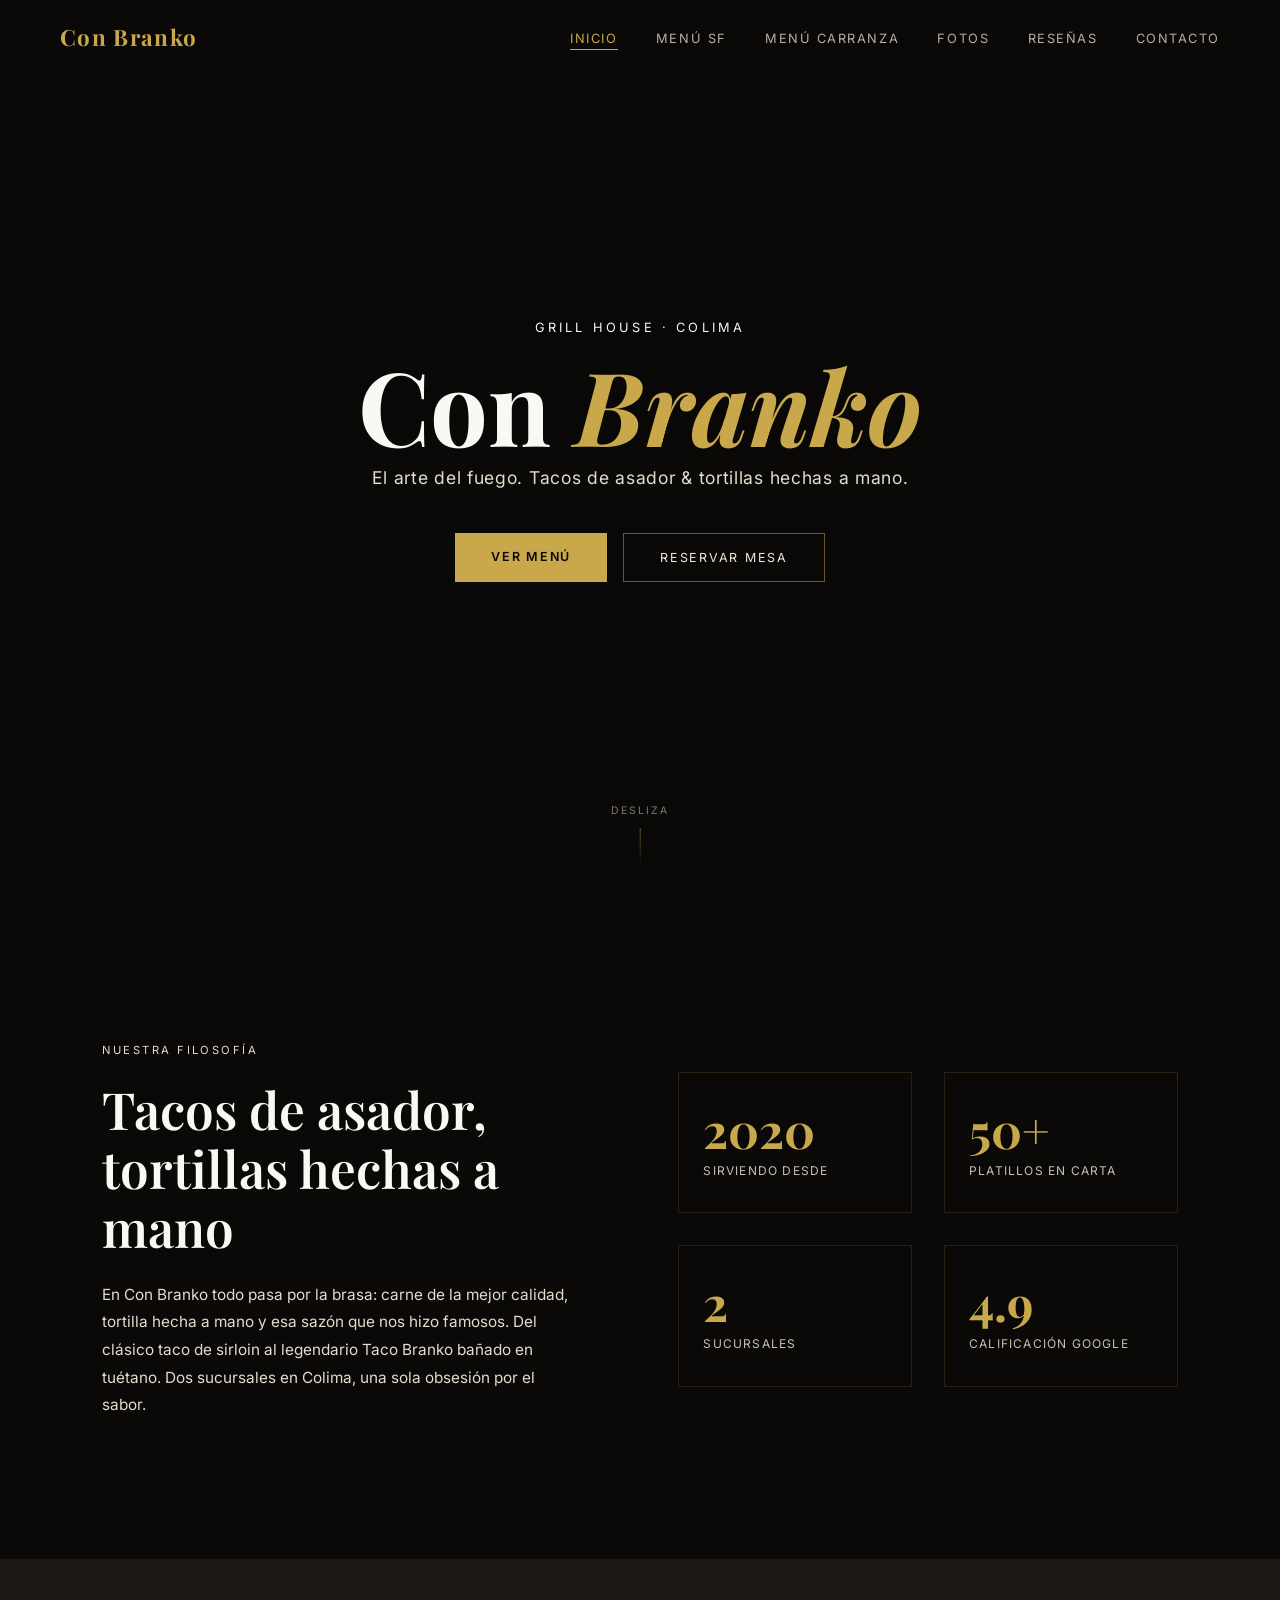
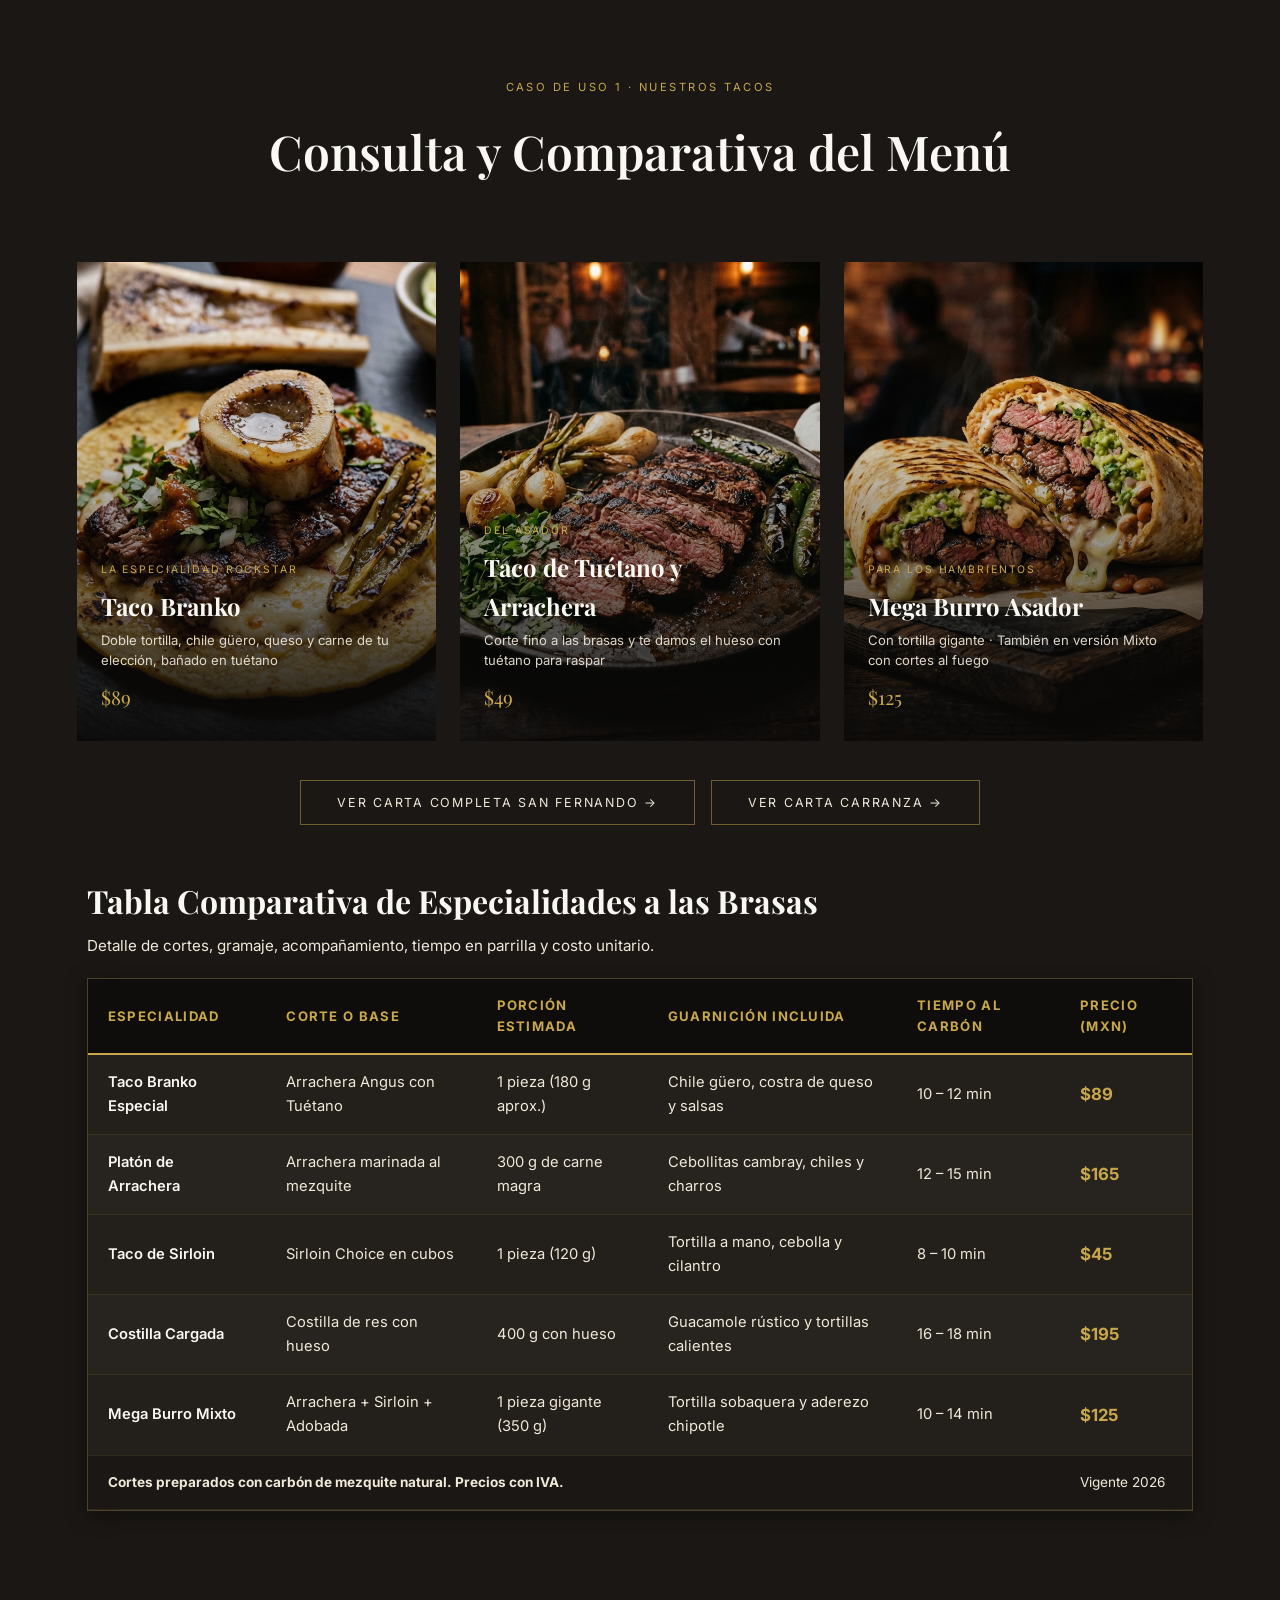
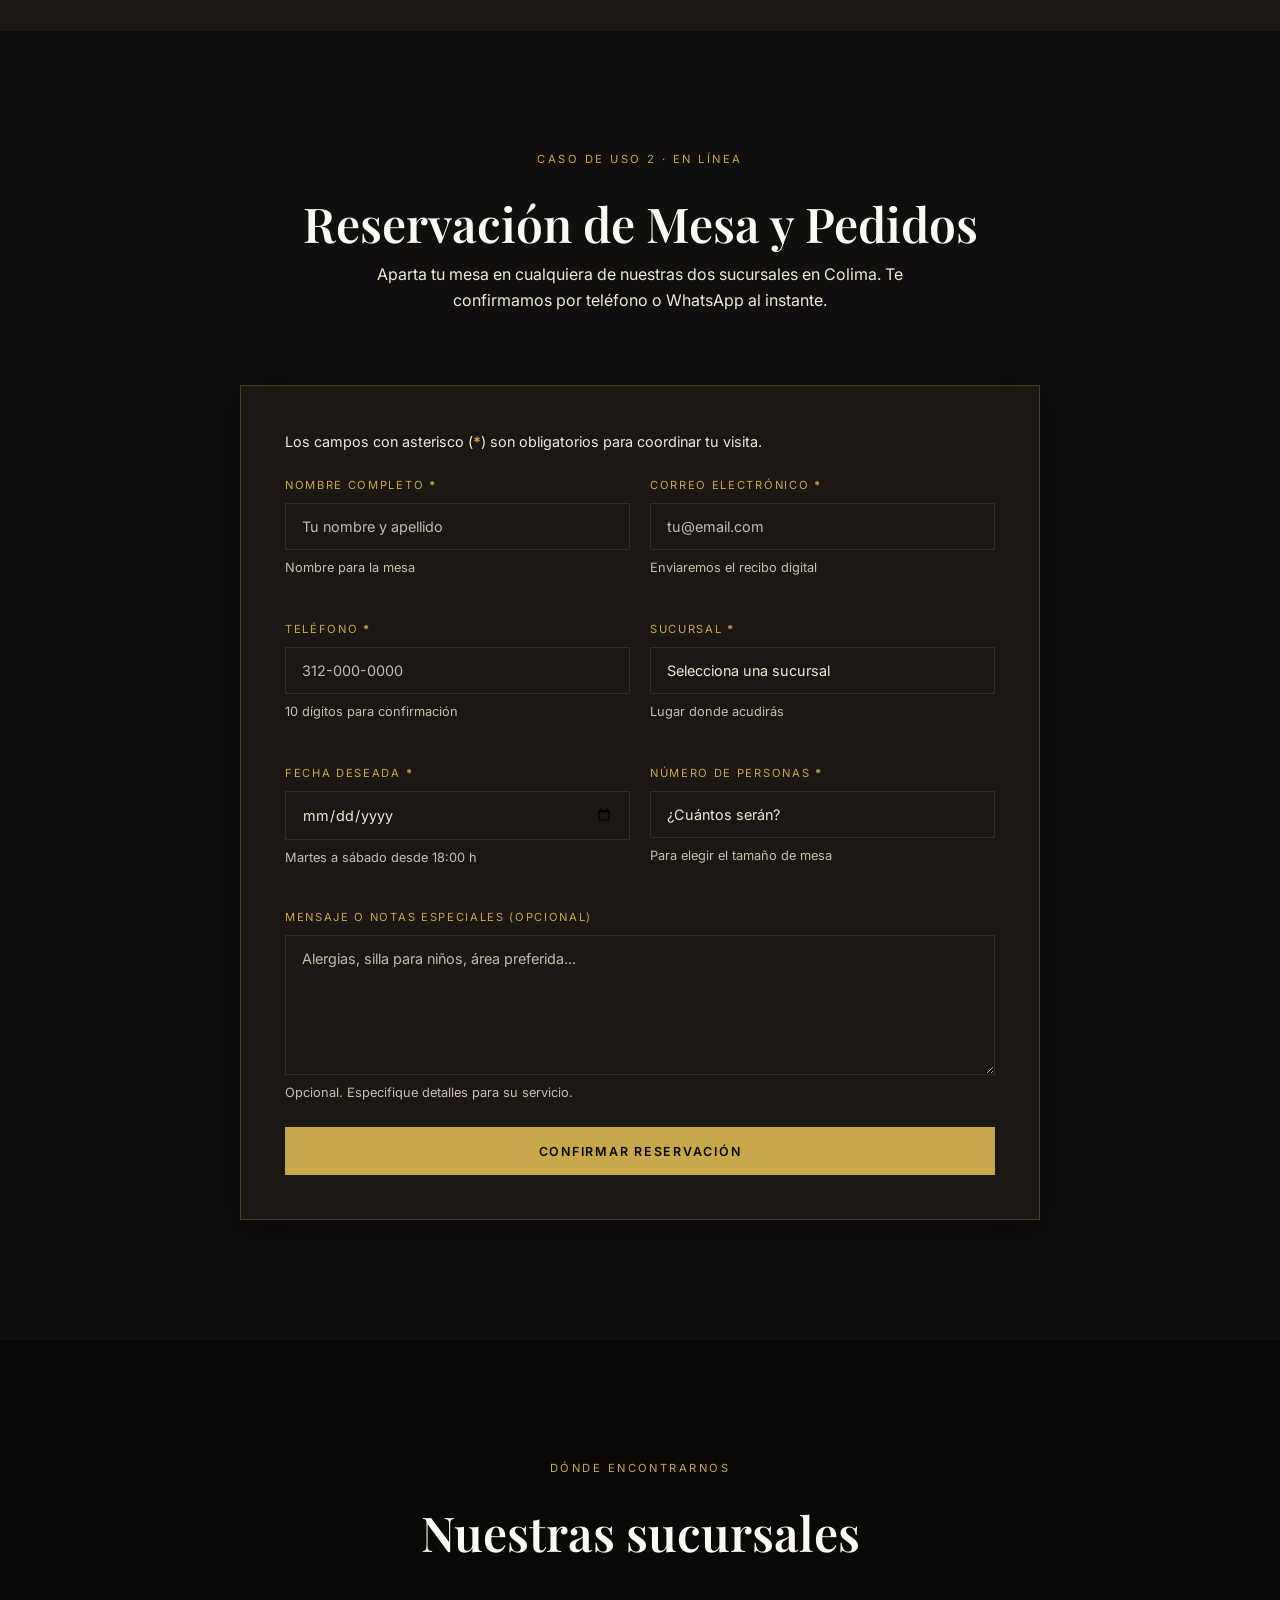
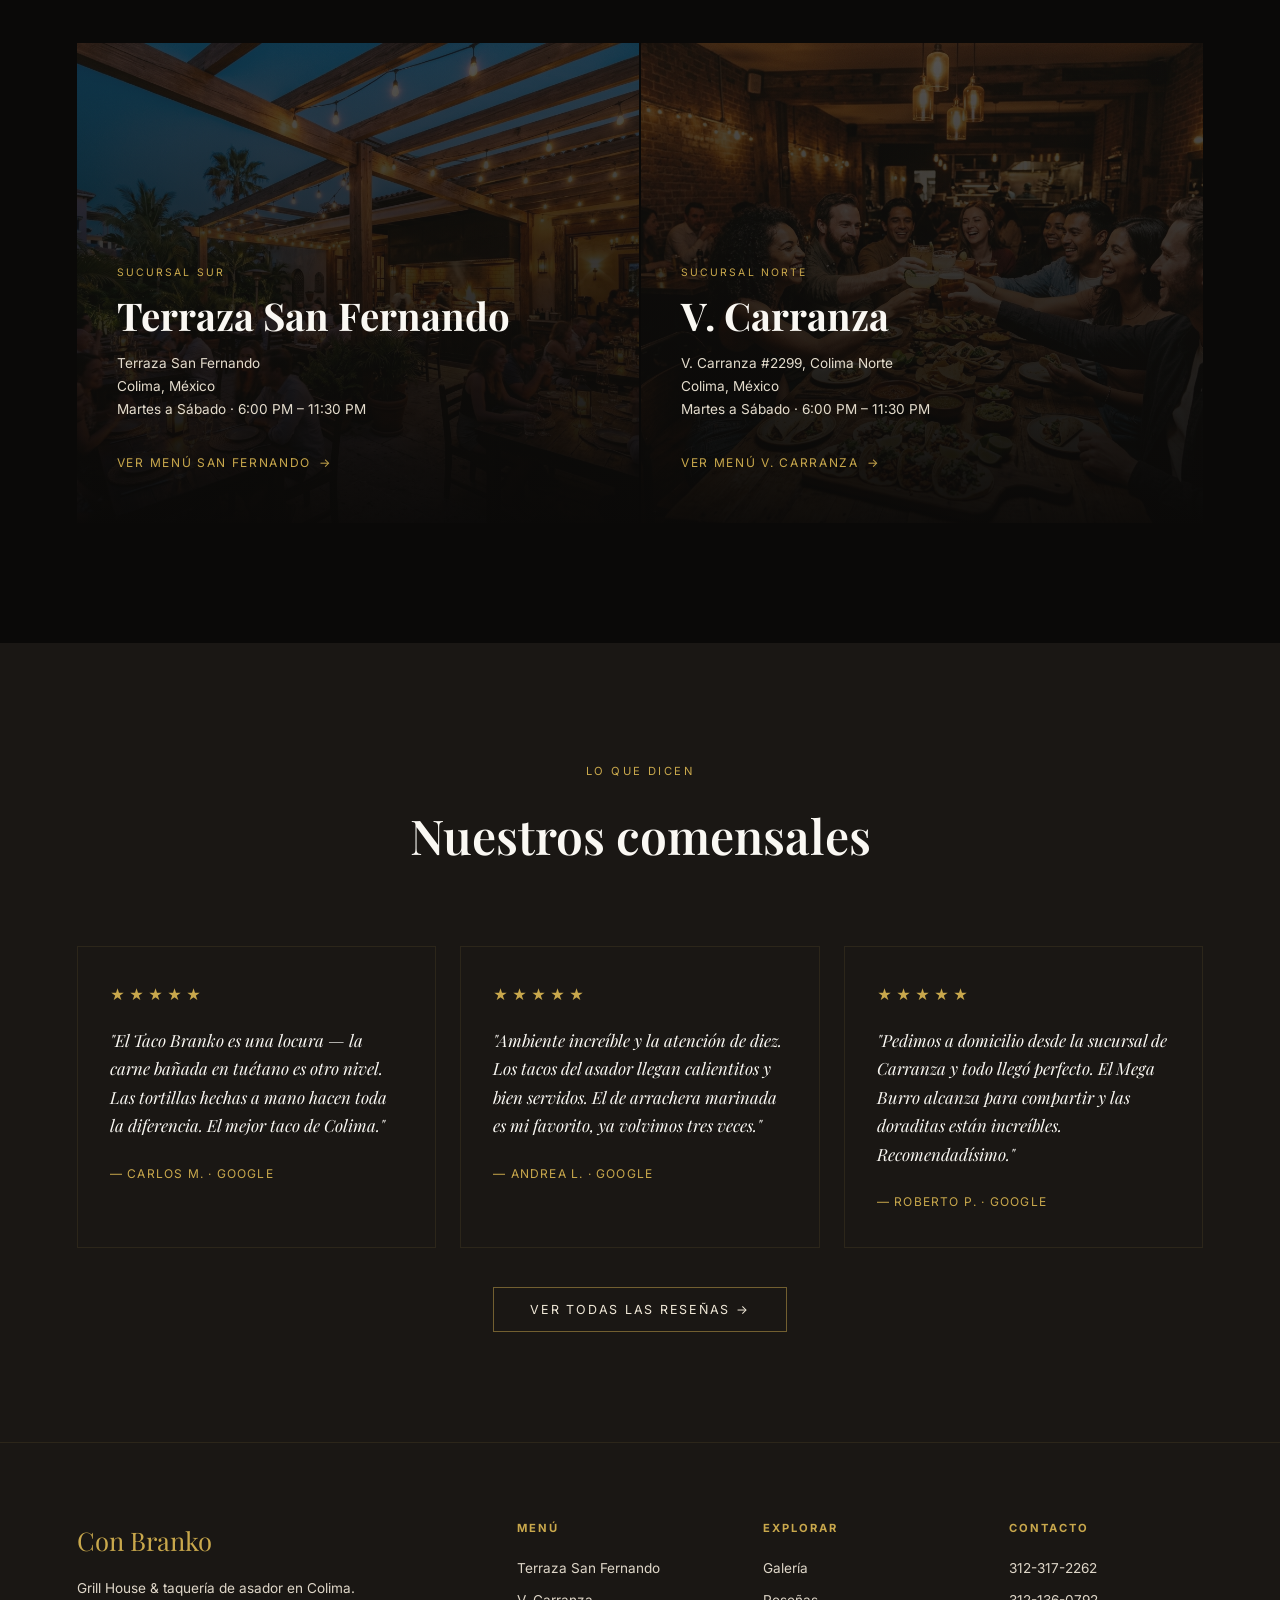
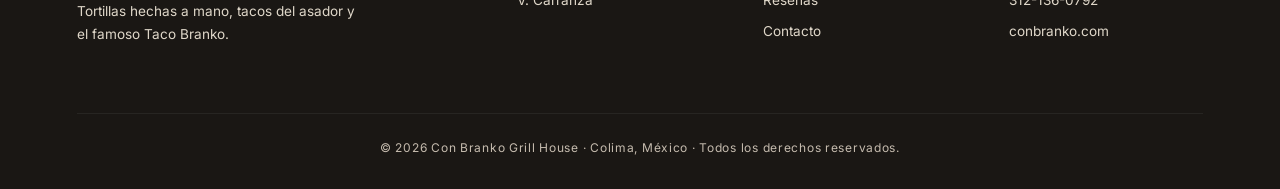
==== commit 8b4511d9: "Fix WCAG 2.4.4 duplicate link text, VoiceOver accessibility across all pages, and representative dis" ====
--- a/index.html
+++ b/index.html
@@ -28,15 +28,15 @@
     <!-- ░░ Navbar ░░ -->
     <nav class="navbar" role="navigation" aria-label="Menú principal">
       <a href="index.html" class="nav-logo">Con Branko</a>
-      <ul class="nav-links">
-        <li><a href="index.html">Inicio</a></li>
+      <ul class="nav-links" id="nav-links">
+        <li><a href="index.html" aria-current="page">Inicio</a></li>
         <li><a href="menu-san-fernando.html">Menú SF</a></li>
         <li><a href="menu-carranza.html">Menú Carranza</a></li>
         <li><a href="fotos.html">Fotos</a></li>
         <li><a href="resenas.html">Reseñas</a></li>
         <li><a href="contacto.html">Contacto</a></li>
       </ul>
-      <button class="nav-hamburger" aria-label="Abrir menú" aria-expanded="false">
+      <button class="nav-hamburger" type="button" aria-label="Abrir menú de navegación" aria-expanded="false" aria-controls="nav-links">
         <span></span><span></span><span></span>
       </button>
     </nav>
@@ -50,10 +50,10 @@
       Video de fondo cinematográfico en loop continuo (autoplay, muted, loop).
       La capa .hero-parallax se desplaza ±15px según el mouse / giroscopio.
     -->
-    <section class="hero" aria-label="Inicio">
+    <section class="hero" aria-labelledby="hero-heading">
 
       <!-- Capa parallax con el video de fondo -->
-      <div class="hero-parallax" data-parallax>
+      <div class="hero-parallax" data-parallax aria-hidden="true">
         <video
           id="hero-video"
           class="hero-video"
@@ -72,7 +72,7 @@
       <!-- Contenido encima del video -->
       <div class="hero-content">
         <p class="hero-tagline">Grill House · Colima</p>
-        <h1 class="hero-title">Con <em>Branko</em></h1>
+        <h1 id="hero-heading" class="hero-title">Con <em>Branko</em></h1>
         <p class="hero-subtitle">El arte del fuego. Tacos de asador &amp; tortillas hechas a mano.</p>
         <div class="hero-cta">
           <a href="#caso-uso-1" class="btn-primary">Ver Menú</a>
@@ -89,10 +89,10 @@
     </section>
 
     <!-- ░░ Intro / Nosotros ░░ -->
-    <section class="section-intro">
+    <section class="section-intro" id="filosofia" aria-labelledby="heading-filosofia">
       <div class="intro-text fade-in">
         <p class="label">Nuestra Filosofía</p>
-        <h2>Tacos de asador, tortillas hechas a mano</h2>
+        <h2 id="heading-filosofia">Tacos de asador, tortillas hechas a mano</h2>
         <p>
           En Con Branko todo pasa por la brasa: carne de la mejor calidad,
           tortilla hecha a mano y esa sazón que nos hizo famosos. Del clásico
@@ -100,24 +100,28 @@
           sucursales en Colima, una sola obsesión por el sabor.
         </p>
       </div>
-      <div class="intro-stats">
-        <div class="stat-item fade-in fade-in-delay-1">
-          <div class="stat-number">2020</div>
-          <div class="stat-label">Sirviendo desde</div>
-        </div>
-        <div class="stat-item fade-in fade-in-delay-2">
-          <div class="stat-number">50+</div>
-          <div class="stat-label">Platillos en carta</div>
-        </div>
-        <div class="stat-item fade-in fade-in-delay-2">
-          <div class="stat-number">2</div>
-          <div class="stat-label">Sucursales</div>
-        </div>
-        <div class="stat-item fade-in fade-in-delay-3">
-          <div class="stat-number">4.9</div>
-          <div class="stat-label">Calificación Google</div>
-        </div>
-      </div>
+      <ul class="intro-stats" aria-label="Cifras destacadas de Con Branko">
+        <li class="stat-item fade-in fade-in-delay-1">
+          <span class="stat-number" aria-hidden="true">2020</span>
+          <span class="stat-label" aria-hidden="true">Sirviendo desde</span>
+          <span class="sr-only">Sirviendo desde el año 2020</span>
+        </li>
+        <li class="stat-item fade-in fade-in-delay-2">
+          <span class="stat-number" aria-hidden="true">50+</span>
+          <span class="stat-label" aria-hidden="true">Platillos en carta</span>
+          <span class="sr-only">Más de 50 platillos en carta</span>
+        </li>
+        <li class="stat-item fade-in fade-in-delay-2">
+          <span class="stat-number" aria-hidden="true">2</span>
+          <span class="stat-label" aria-hidden="true">Sucursales</span>
+          <span class="sr-only">2 sucursales en Colima</span>
+        </li>
+        <li class="stat-item fade-in fade-in-delay-3">
+          <span class="stat-number" aria-hidden="true">4.9</span>
+          <span class="stat-label" aria-hidden="true">Calificación Google</span>
+          <span class="sr-only">Calificación promedio de 4.9 sobre 5 estrellas en Google</span>
+        </li>
+      </ul>
     </section>
 
     <!-- ░░ CASO DE USO 1: Preview Menú, Imágenes y Tabla Comparativa ░░ -->
@@ -127,44 +131,44 @@
         <h2 id="heading-caso-1">Consulta y Comparativa del Menú</h2>
       </div>
 
-      <div class="menu-grid">
-
-        <article class="menu-card fade-in fade-in-delay-1">
+      <div class="menu-grid" role="list" aria-label="Especialidades destacadas del asador">
+
+        <article class="menu-card fade-in fade-in-delay-1" role="listitem">
           <div class="menu-card-bg">
-            <img src="assets/taco-branko.jpg" alt="Taco Branko sobre tortilla de maíz recién hecha con bistec asado, queso fundido y tuétano flameado" class="menu-card-photo" width="400" height="533" loading="lazy">
-          </div>
-          <div class="menu-card-overlay"></div>
+            <img src="assets/taco-branko.jpg" alt="Taco Branko sobre tortilla de maíz recién hecha al comal, con corte de res asado al carbón, queso fundido, chile güero tatemado y hueso de tuétano flameado" class="menu-card-photo" width="400" height="533" loading="lazy">
+          </div>
+          <div class="menu-card-overlay" aria-hidden="true"></div>
           <div class="menu-card-content">
             <p class="menu-card-tag">La especialidad rockstar</p>
             <h3 class="menu-card-name">Taco Branko</h3>
             <p class="menu-card-desc">Doble tortilla, chile güero, queso y carne de tu elección, bañado en tuétano</p>
-            <p class="menu-card-price">$89</p>
-          </div>
-        </article>
-
-        <article class="menu-card fade-in fade-in-delay-2">
+            <p class="menu-card-price">$89 <span class="sr-only">pesos mexicanos</span></p>
+          </div>
+        </article>
+
+        <article class="menu-card fade-in fade-in-delay-2" role="listitem">
           <div class="menu-card-bg">
-            <img src="assets/arrachera-asador.jpg" alt="Arrachera marinada al mezquite en tiras jugosas sobre sartén con cebollitas cambray asadas" class="menu-card-photo" width="400" height="533" loading="lazy">
-          </div>
-          <div class="menu-card-overlay"></div>
+            <img src="assets/arrachera-asador.jpg" alt="Arrachera marinada al carbón de mezquite cortada en tiras jugosas sobre sartén de hierro con cebollitas cambray asadas, chiles tatemados y tortillas hechas a mano" class="menu-card-photo" width="400" height="533" loading="lazy">
+          </div>
+          <div class="menu-card-overlay" aria-hidden="true"></div>
           <div class="menu-card-content">
             <p class="menu-card-tag">Del asador</p>
             <h3 class="menu-card-name">Taco de Tuétano y Arrachera</h3>
             <p class="menu-card-desc">Corte fino a las brasas y te damos el hueso con tuétano para raspar</p>
-            <p class="menu-card-price">$49</p>
-          </div>
-        </article>
-
-        <article class="menu-card fade-in fade-in-delay-3">
+            <p class="menu-card-price">$49 <span class="sr-only">pesos mexicanos</span></p>
+          </div>
+        </article>
+
+        <article class="menu-card fade-in fade-in-delay-3" role="listitem">
           <div class="menu-card-bg">
-            <img src="assets/terraza-restaurante.jpg" alt="Terraza al aire libre de Con Branko con mesas de madera e iluminación cálida" class="menu-card-photo" width="400" height="533" loading="lazy">
-          </div>
-          <div class="menu-card-overlay"></div>
+            <img src="assets/mega-burro.jpg" alt="Mega Burro Asador partido a la mitad en tortilla de harina gigante dorada a la parrilla, relleno de cortes de arrachera y sirloin al carbón, queso fundido, guacamole y aderezo chipotle" class="menu-card-photo" width="400" height="533" loading="lazy">
+          </div>
+          <div class="menu-card-overlay" aria-hidden="true"></div>
           <div class="menu-card-content">
             <p class="menu-card-tag">Para los hambrientos</p>
             <h3 class="menu-card-name">Mega Burro Asador</h3>
             <p class="menu-card-desc">Con tortilla gigante · También en versión Mixto con cortes al fuego</p>
-            <p class="menu-card-price">$125</p>
+            <p class="menu-card-price">$125 <span class="sr-only">pesos mexicanos</span></p>
           </div>
         </article>
 
@@ -172,8 +176,8 @@
 
       <!-- Links de la Carta -->
       <div style="text-align:center; margin-top: 48px;" class="fade-in">
-        <a href="menu-san-fernando.html" class="btn-outline">Ver carta completa San Fernando &rarr;</a>
-        <a href="menu-carranza.html" class="btn-outline" style="margin-left: 12px;">Ver carta Carranza &rarr;</a>
+        <a href="menu-san-fernando.html" class="btn-outline">Ver carta completa San Fernando <span aria-hidden="true">&rarr;</span></a>
+        <a href="menu-carranza.html" class="btn-outline" style="margin-left: 12px;">Ver carta Carranza <span aria-hidden="true">&rarr;</span></a>
       </div>
 
       <!-- ░░ TABLA CON DATOS TABULARES ░░ -->
@@ -268,7 +272,7 @@
               Los campos con asterisco (<span class="req-star" aria-hidden="true">*</span>) son obligatorios para coordinar tu visita.
             </p>
 
-            <div id="booking-status" class="status-live-box" role="status" aria-live="polite"></div>
+            <div id="booking-status" class="status-live-box" role="status" aria-live="polite" tabindex="-1"></div>
 
             <div class="booking-grid">
               
@@ -362,41 +366,47 @@
     </section>
 
     <!-- ░░ Sucursales ░░ -->
-    <section class="section-locations">
+    <section class="section-locations" id="sucursales" aria-labelledby="heading-sucursales">
       <div class="section-header fade-in">
         <p class="label">Dónde encontrarnos</p>
-        <h2>Nuestras sucursales</h2>
+        <h2 id="heading-sucursales">Nuestras sucursales</h2>
       </div>
       <div class="locations-grid fade-in">
 
         <article class="location-card">
-          <div class="location-card-bg" aria-hidden="true">🌿</div>
+          <div class="location-card-bg">
+            <img src="assets/terraza-restaurante.jpg" alt="Terraza San Fernando al atardecer con iluminación cálida de bombillas, mesas de madera al aire libre rodeadas de vegetación y el asador de ladrillo al fondo" class="location-card-photo" width="650" height="480" loading="lazy">
+          </div>
+          <div class="location-card-overlay" aria-hidden="true"></div>
           <div class="location-info">
-            <p class="location-tag">Sucursal</p>
+            <p class="location-tag">Sucursal Sur</p>
             <h3 class="location-name">Terraza San Fernando</h3>
             <p class="location-address">
               Terraza San Fernando<br>
               Colima, México<br>
-              Mar–Sáb · 6:00pm–11:30pm
+              Martes a Sábado · 6:00 PM – 11:30 PM
             </p>
             <a href="menu-san-fernando.html" class="location-link">
-              Ver menú &nbsp;→
+              Ver menú San Fernando <span aria-hidden="true">&rarr;</span>
             </a>
           </div>
         </article>
 
         <article class="location-card">
-          <div class="location-card-bg" aria-hidden="true">🔥</div>
+          <div class="location-card-bg">
+            <img src="assets/ambiente-carranza.jpg" alt="Salón rústico y terraza de la sucursal Venustiano Carranza en Colima Norte con paredes de ladrillo, vigas de madera, luz cálida y comensales compartiendo tacos del asador" class="location-card-photo" width="650" height="480" loading="lazy">
+          </div>
+          <div class="location-card-overlay" aria-hidden="true"></div>
           <div class="location-info">
-            <p class="location-tag">Sucursal</p>
+            <p class="location-tag">Sucursal Norte</p>
             <h3 class="location-name">V. Carranza</h3>
             <p class="location-address">
               V. Carranza #2299, Colima Norte<br>
               Colima, México<br>
-              Mar–Sáb · 6:00pm–11:30pm
+              Martes a Sábado · 6:00 PM – 11:30 PM
             </p>
             <a href="menu-carranza.html" class="location-link">
-              Ver menú &nbsp;→
+              Ver menú V. Carranza <span aria-hidden="true">&rarr;</span>
             </a>
           </div>
         </article>
@@ -405,52 +415,52 @@
     </section>
 
     <!-- ░░ Reseñas preview ░░ -->
-    <section class="section-reviews">
+    <section class="section-reviews" id="resenas-destacadas" aria-labelledby="heading-resenas">
       <div class="section-header fade-in">
         <p class="label">Lo que dicen</p>
-        <h2>Nuestros comensales</h2>
-      </div>
-      <div class="reviews-grid">
-
-        <div class="review-card fade-in fade-in-delay-1">
-          <div class="review-stars">
-            <span class="star">★</span><span class="star">★</span><span class="star">★</span>
-            <span class="star">★</span><span class="star">★</span>
+        <h2 id="heading-resenas">Nuestros comensales</h2>
+      </div>
+      <div class="reviews-grid" role="list" aria-label="Reseñas destacadas de comensales">
+
+        <article class="review-card fade-in fade-in-delay-1" role="listitem" aria-label="Reseña de Carlos M., 5 de 5 estrellas">
+          <div class="review-stars" role="img" aria-label="Calificación: 5 de 5 estrellas">
+            <span class="star" aria-hidden="true">★</span><span class="star" aria-hidden="true">★</span><span class="star" aria-hidden="true">★</span>
+            <span class="star" aria-hidden="true">★</span><span class="star" aria-hidden="true">★</span>
           </div>
           <p class="review-text">
             "El Taco Branko es una locura — la carne bañada en tuétano es otro nivel.
             Las tortillas hechas a mano hacen toda la diferencia. El mejor taco de Colima."
           </p>
           <p class="review-author">— Carlos M. · Google</p>
-        </div>
-
-        <div class="review-card fade-in fade-in-delay-2">
-          <div class="review-stars">
-            <span class="star">★</span><span class="star">★</span><span class="star">★</span>
-            <span class="star">★</span><span class="star">★</span>
+        </article>
+
+        <article class="review-card fade-in fade-in-delay-2" role="listitem" aria-label="Reseña de Andrea L., 5 de 5 estrellas">
+          <div class="review-stars" role="img" aria-label="Calificación: 5 de 5 estrellas">
+            <span class="star" aria-hidden="true">★</span><span class="star" aria-hidden="true">★</span><span class="star" aria-hidden="true">★</span>
+            <span class="star" aria-hidden="true">★</span><span class="star" aria-hidden="true">★</span>
           </div>
           <p class="review-text">
             "Ambiente increíble y la atención de diez. Los tacos del asador llegan
             calientitos y bien servidos. El de arrachera marinada es mi favorito, ya volvimos tres veces."
           </p>
           <p class="review-author">— Andrea L. · Google</p>
-        </div>
-
-        <div class="review-card fade-in fade-in-delay-3">
-          <div class="review-stars">
-            <span class="star">★</span><span class="star">★</span><span class="star">★</span>
-            <span class="star">★</span><span class="star">★</span>
+        </article>
+
+        <article class="review-card fade-in fade-in-delay-3" role="listitem" aria-label="Reseña de Roberto P., 5 de 5 estrellas">
+          <div class="review-stars" role="img" aria-label="Calificación: 5 de 5 estrellas">
+            <span class="star" aria-hidden="true">★</span><span class="star" aria-hidden="true">★</span><span class="star" aria-hidden="true">★</span>
+            <span class="star" aria-hidden="true">★</span><span class="star" aria-hidden="true">★</span>
           </div>
           <p class="review-text">
             "Pedimos a domicilio desde la sucursal de Carranza y todo llegó perfecto.
             El Mega Burro alcanza para compartir y las doraditas están increíbles. Recomendadísimo."
           </p>
           <p class="review-author">— Roberto P. · Google</p>
-        </div>
+        </article>
 
       </div>
       <div style="text-align:center; margin-top: 48px;" class="fade-in">
-        <a href="resenas.html" class="btn-outline">Ver todas las reseñas &rarr;</a>
+        <a href="resenas.html" class="btn-outline">Ver todas las reseñas <span aria-hidden="true">&rarr;</span></a>
       </div>
     </section>
 
--- a/css/styles.css
+++ b/css/styles.css
@@ -185,7 +185,7 @@
 }
 .hero-content.visible { opacity: 1; transform: translateY(0); }
 .hero-tagline {
-  color: --c-white;
+  color: var(--c-white);
   font-family: var(--f-sans);
   font-size: clamp(0.65rem, 1.2vw, 0.8rem);
   text-shadow: 1px 1px 2px rgba(0, 0, 0, 0.7);
@@ -1044,15 +1044,163 @@
 /* ── Ajustes de Contraste Accesible (WCAG AAA) ─────────── */
 .hero-subtitle { color: #f0e8d8 !important; opacity: 0.95 !important; }
 .intro-text p { color: #f0e8d8 !important; opacity: 0.95 !important; }
-.stat-label { color: #dcd4c7 !important; opacity: 0.9 !important; }
+.intro-stats { list-style: none; }
+.stat-number { display: block; }
+.stat-label { display: block; color: #dcd4c7 !important; opacity: 0.9 !important; }
+.menu-card-desc { color: #f0e8d8 !important; opacity: 0.92 !important; }
 .location-address { color: #f0e8d8 !important; opacity: 0.95 !important; }
 .review-text { color: #faf8f3 !important; opacity: 1 !important; }
 .review-author { color: var(--c-gold) !important; }
 .footer-brand p { color: #dfd7c9 !important; opacity: 1 !important; }
+.footer-col ul li { color: #dfd7c9 !important; opacity: 1 !important; font-size: 0.85rem; }
 .footer-col ul a { color: #dfd7c9 !important; opacity: 1 !important; }
 .footer-bottom { color: #c5bbae !important; opacity: 1 !important; }
+.menu-item-list { list-style: none; }
+.menu-item-desc { color: #dcd4c7 !important; opacity: 0.9 !important; }
+.menu-category-note { color: #dcd4c7 !important; opacity: 0.9 !important; }
+.menu-location-line { color: #f0e8d8 !important; opacity: 0.95 !important; }
+.menu-location-phones a {
+  color: var(--c-gold);
+  text-decoration: underline;
+  text-underline-offset: 4px;
+}
+.menu-location-phones a:hover { color: var(--c-white); }
+.contact-branch p { color: #f0e8d8 !important; opacity: 0.95 !important; }
 .form-group input::placeholder,
 .form-group textarea::placeholder {
   color: #c5bbae !important;
   opacity: 1 !important;
 }
+.nav-links a[aria-current="page"] {
+  color: var(--c-gold);
+  opacity: 1;
+}
+.nav-links a[aria-current="page"]::after {
+  transform: scaleX(1);
+}
+
+/* ── Fotos representativas en Sucursales, Menús y Contacto ── */
+.location-card-photo {
+  width: 100%;
+  height: 100%;
+  object-fit: cover;
+  display: block;
+}
+.location-card .location-card-bg {
+  opacity: 0.38;
+}
+.location-card:hover .location-card-bg {
+  opacity: 0.48;
+  transform: scale(1.05);
+}
+.location-card-overlay {
+  position: absolute;
+  inset: 0;
+  background: linear-gradient(to top, rgba(10, 9, 8, 0.94) 0%, rgba(10, 9, 8, 0.55) 55%, rgba(10, 9, 8, 0.25) 100%);
+  pointer-events: none;
+}
+.page-hero-photo {
+  position: absolute;
+  inset: 0;
+  width: 100%;
+  height: 100%;
+  object-fit: cover;
+  opacity: 0.35;
+}
+
+/* ── Navegación rápida por categorías del menú (VoiceOver) ── */
+.menu-subnav {
+  margin-bottom: 48px;
+  padding: 20px 24px;
+  background: var(--c-carbon);
+  border: 1px solid rgba(201, 168, 76, 0.2);
+}
+.menu-subnav-title {
+  font-size: 0.72rem;
+  letter-spacing: 0.16em;
+  text-transform: uppercase;
+  color: var(--c-gold);
+  margin-bottom: 12px;
+  font-weight: 600;
+}
+.menu-subnav-list {
+  display: flex;
+  flex-wrap: wrap;
+  gap: 10px;
+  list-style: none;
+}
+.menu-subnav-list a {
+  display: inline-block;
+  padding: 8px 16px;
+  border: 1px solid rgba(201, 168, 76, 0.35);
+  color: var(--c-cream);
+  font-size: 0.78rem;
+  letter-spacing: 0.08em;
+  text-transform: uppercase;
+  transition: background var(--transition), color var(--transition), border-color var(--transition);
+}
+.menu-subnav-list a:hover,
+.menu-subnav-list a:focus-visible {
+  background: var(--c-gold);
+  color: var(--c-black);
+  border-color: var(--c-gold);
+}
+
+/* ── Galería visual en páginas de menú y contacto ────────── */
+.menu-showcase-grid {
+  display: grid;
+  grid-template-columns: repeat(auto-fit, minmax(240px, 1fr));
+  gap: 20px;
+  margin-bottom: 56px;
+}
+.menu-showcase-item {
+  background: var(--c-carbon);
+  border: 1px solid rgba(201, 168, 76, 0.18);
+  overflow: hidden;
+  display: flex;
+  flex-direction: column;
+}
+.menu-showcase-img {
+  width: 100%;
+  aspect-ratio: 4/3;
+  object-fit: cover;
+  display: block;
+}
+.menu-showcase-caption {
+  padding: 14px 16px;
+  font-size: 0.85rem;
+  color: var(--c-cream);
+}
+.menu-showcase-caption strong {
+  display: block;
+  font-family: var(--f-serif);
+  font-size: 1.05rem;
+  color: var(--c-gold);
+  margin-bottom: 4px;
+}
+.contact-branch-img {
+  width: 100%;
+  height: 180px;
+  object-fit: cover;
+  display: block;
+  margin-bottom: 16px;
+  border: 1px solid rgba(201, 168, 76, 0.2);
+}
+
+/* ── Preferencia de reducción de movimiento (WCAG 2.3.3) ─── */
+@media (prefers-reduced-motion: reduce) {
+  *, *::before, *::after {
+    animation-duration: 0.01ms !important;
+    animation-iteration-count: 1 !important;
+    transition-duration: 0.01ms !important;
+    scroll-behavior: auto !important;
+  }
+  .fade-in {
+    opacity: 1 !important;
+    transform: none !important;
+  }
+  .hero-content {
+    opacity: 1 !important;
+    transform: none !important;
+  }
+}
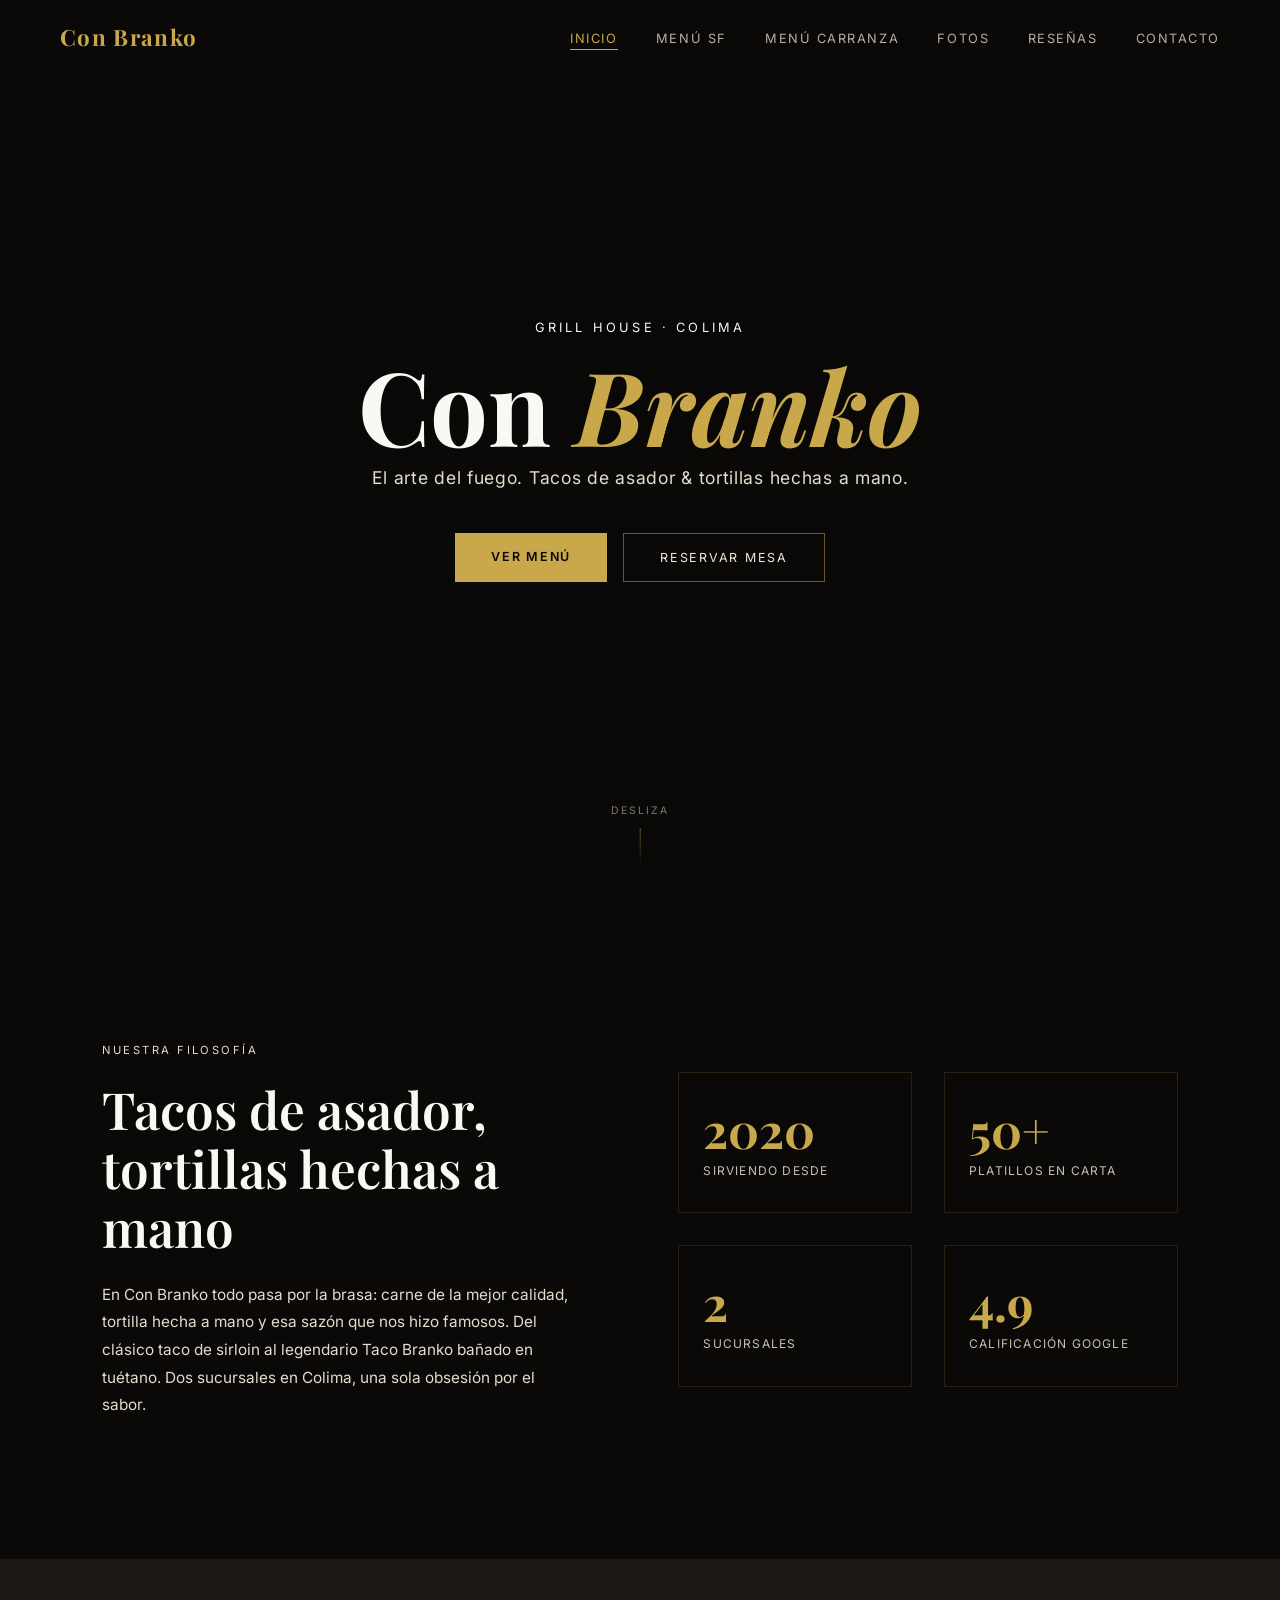
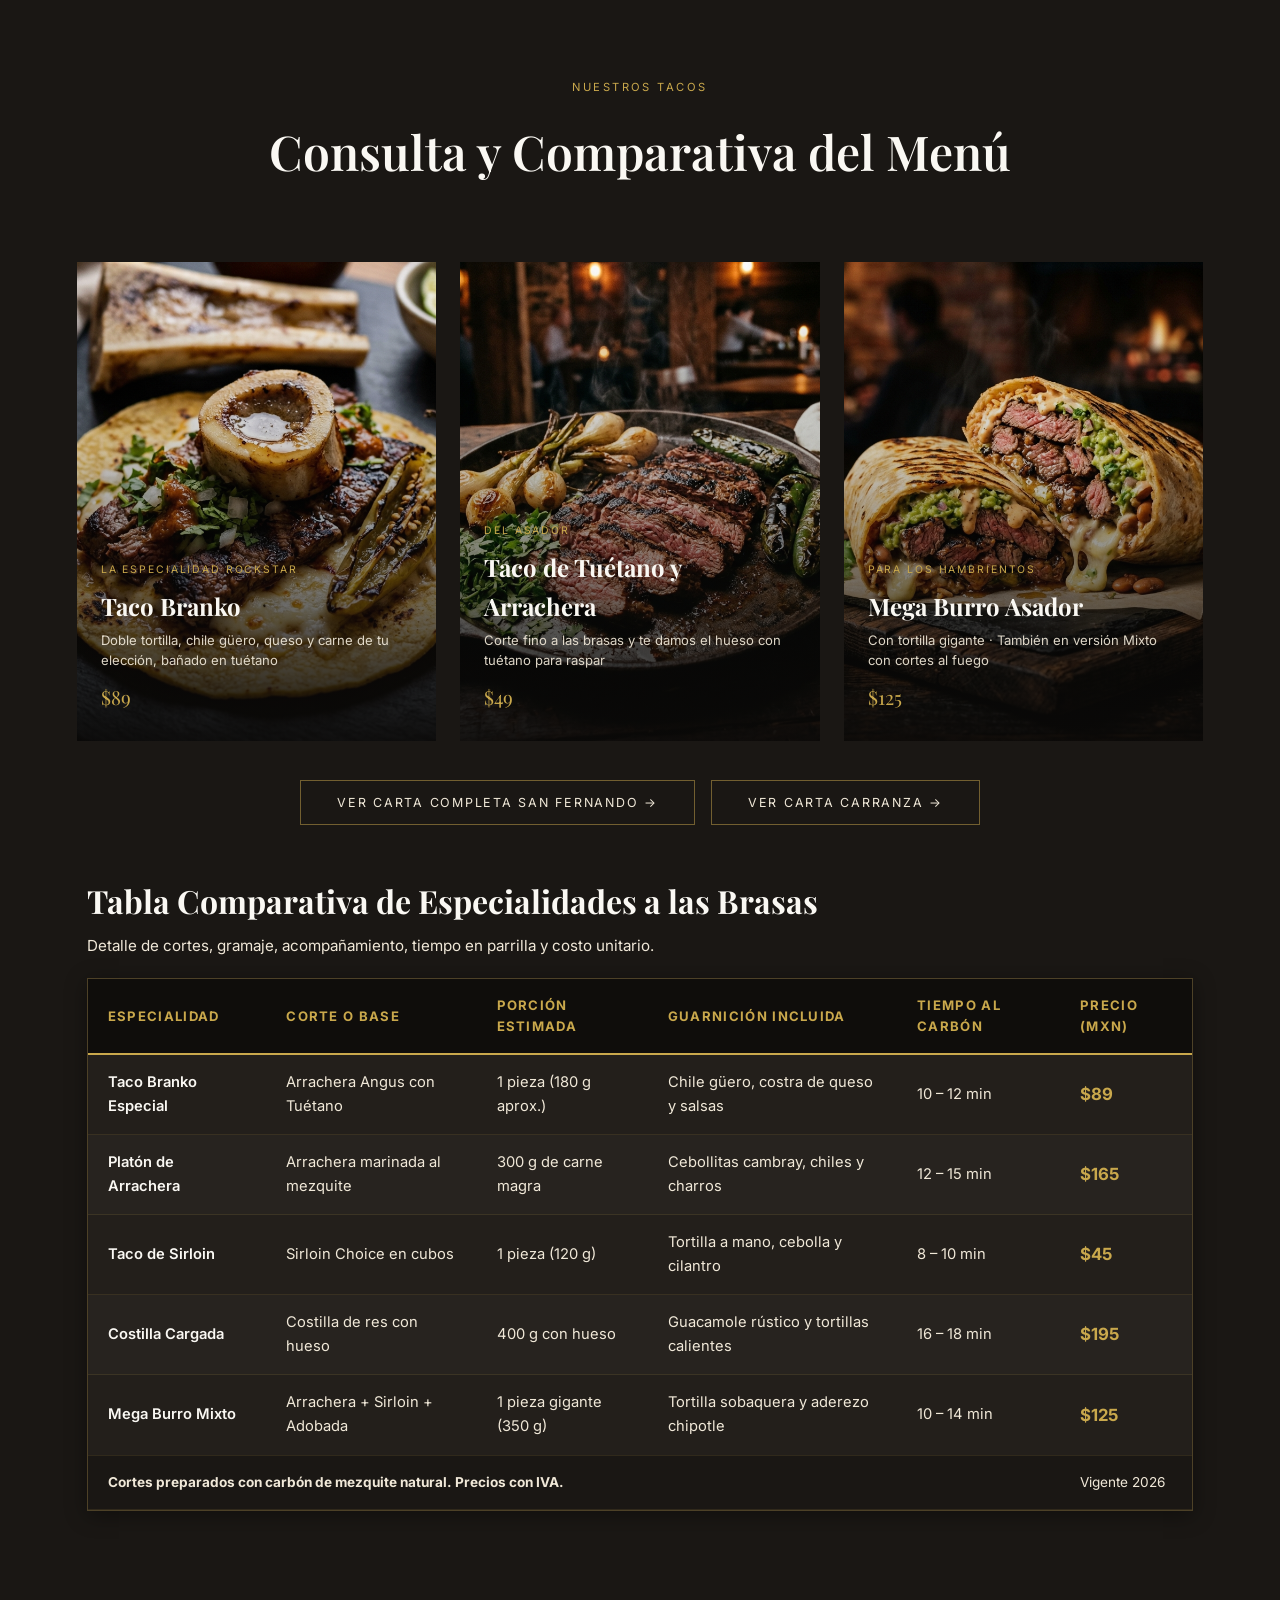
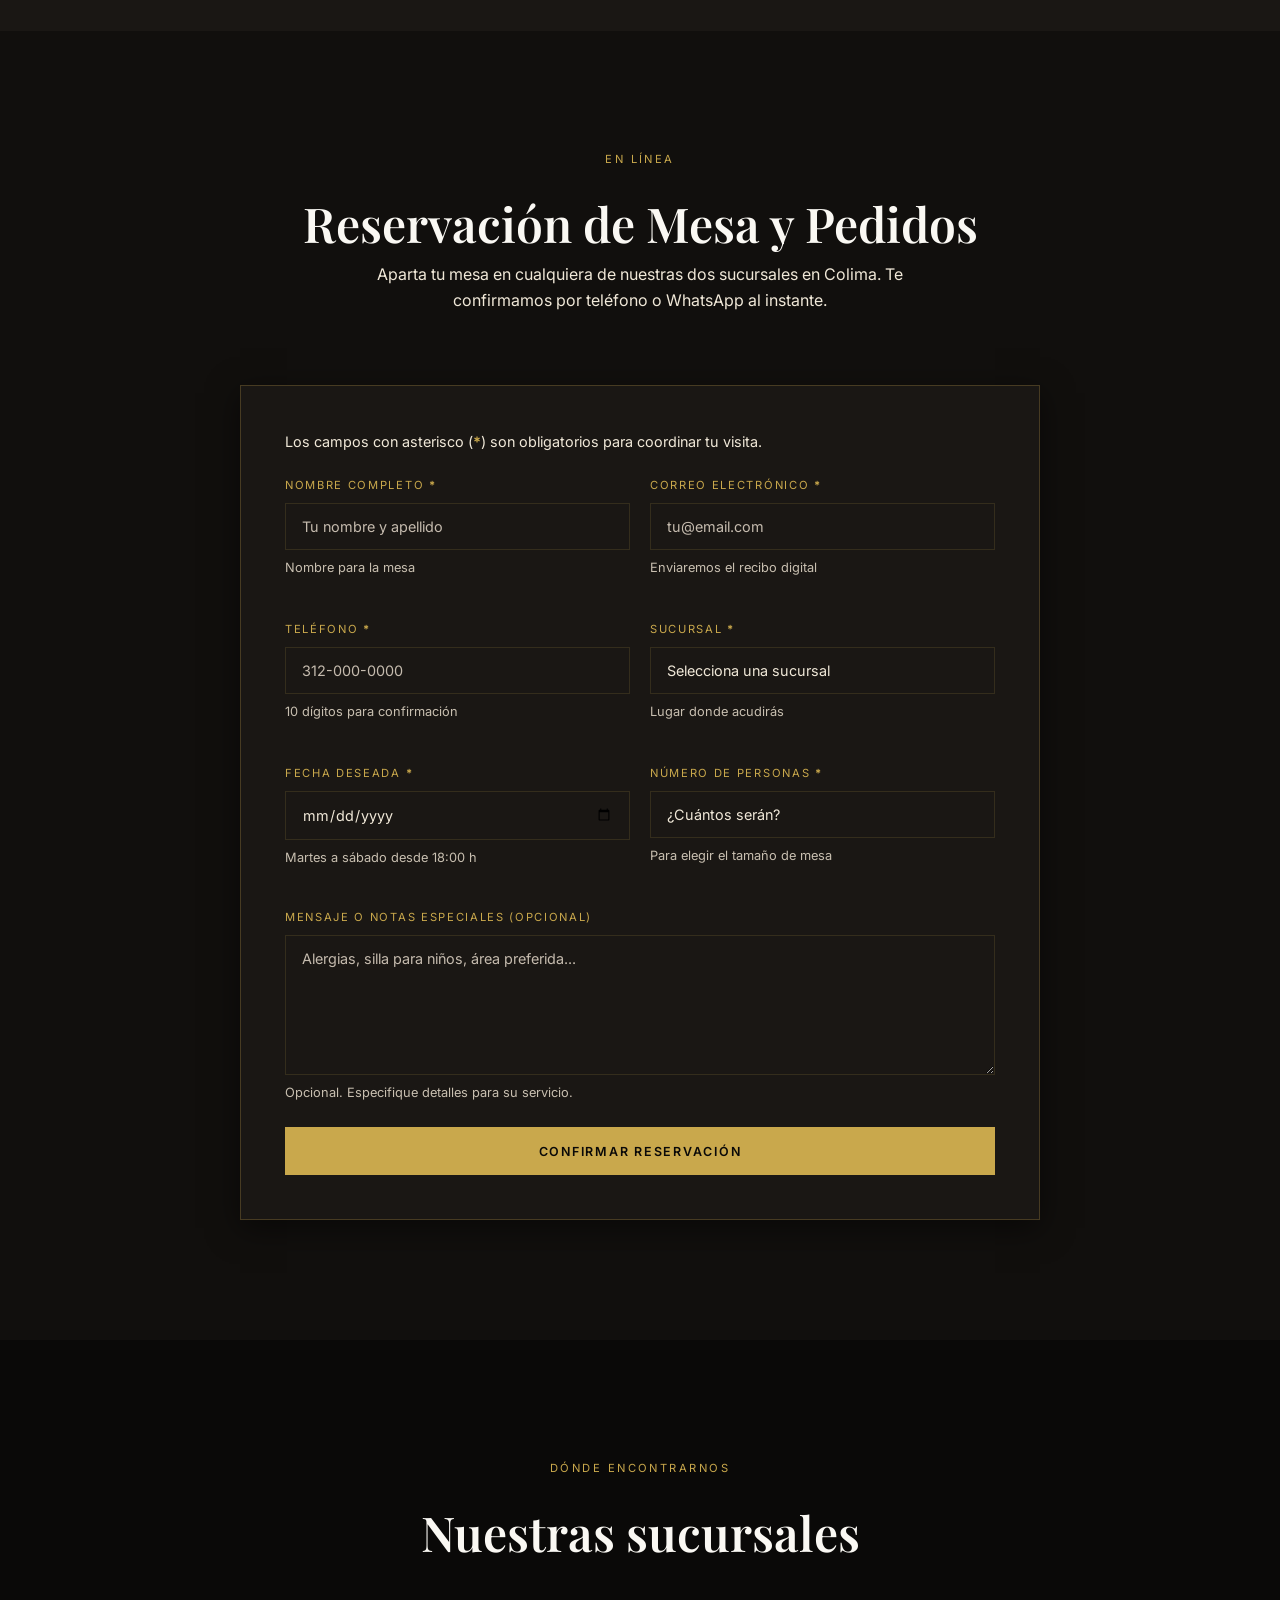
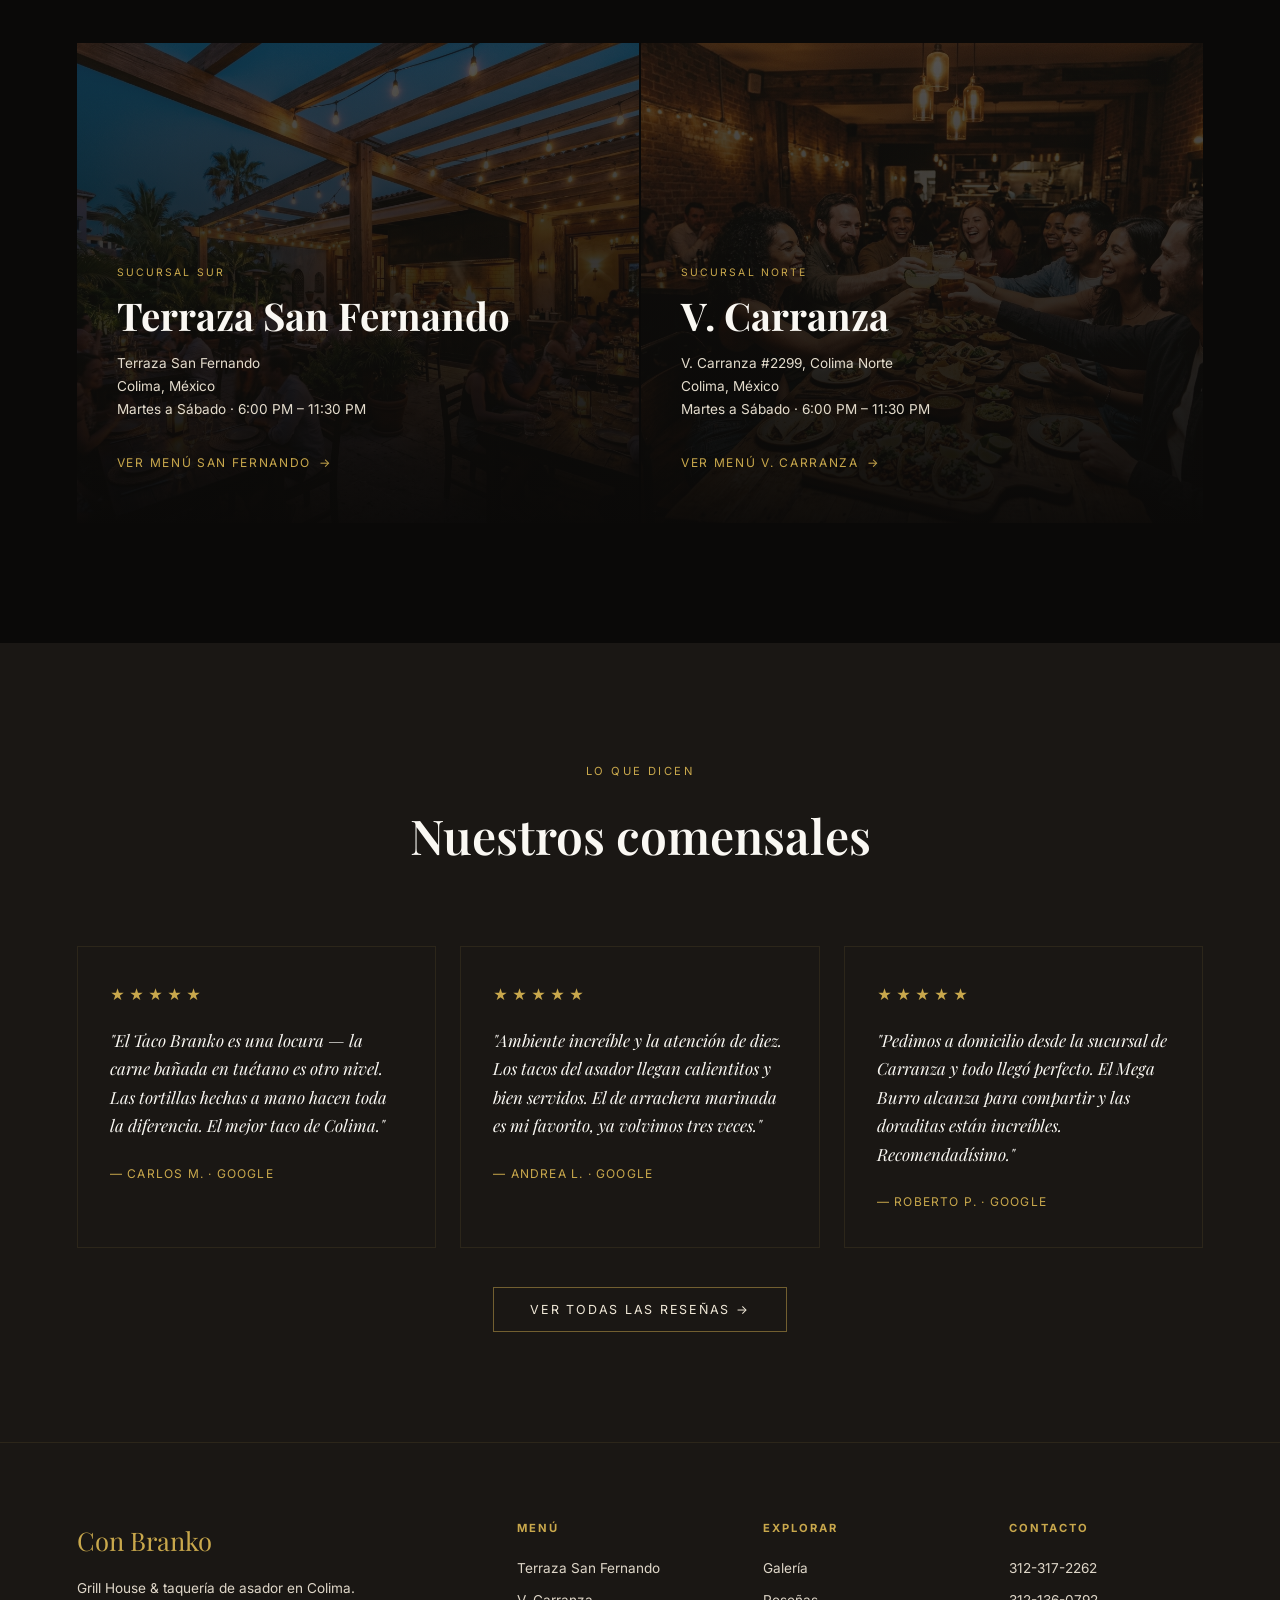
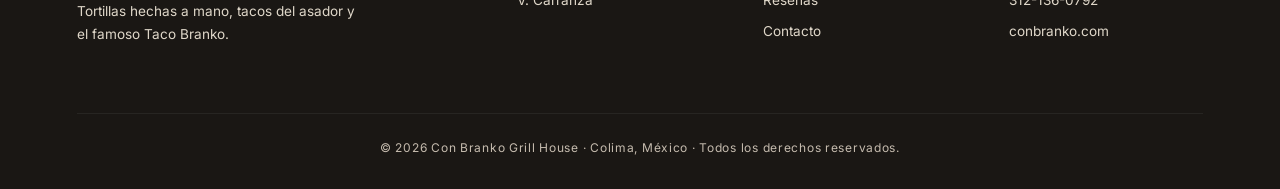
==== commit 4e4c2e48: "Ajuste de etiquetas de sección y mejoras de accesibilidad en index.html" ====
--- a/index.html
+++ b/index.html
@@ -127,7 +127,7 @@
     <!-- ░░ CASO DE USO 1: Preview Menú, Imágenes y Tabla Comparativa ░░ -->
     <section class="section-menu" id="caso-uso-1" aria-labelledby="heading-caso-1">
       <div class="section-header fade-in">
-        <p class="label">Caso de Uso 1 · Nuestros Tacos</p>
+        <p class="label">Nuestros Tacos</p>
         <h2 id="heading-caso-1">Consulta y Comparativa del Menú</h2>
       </div>
 
@@ -187,7 +187,7 @@
           <p class="menu-table-sub">Detalle de cortes, gramaje, acompañamiento, tiempo en parrilla y costo unitario.</p>
         </div>
 
-        <div class="menu-table-container" tabindex="0" role="region" aria-label="Tabla comparativa de cortes y precios Con Branko">
+        <div class="menu-table-container">
           <table class="menu-table">
             <caption class="sr-only">Comparativa de cortes de carne, porciones, guarnición, tiempo de cocción y precio</caption>
             <thead>
@@ -257,7 +257,7 @@
     <!-- ░░ CASO DE USO 2: Reservación de Mesa y Solicitud de Pedidos (Short Form) ░░ -->
     <section class="section-booking fade-in" id="caso-uso-2" aria-labelledby="heading-caso-2">
       <div class="section-header">
-        <p class="label">Caso de Uso 2 · En Línea</p>
+        <p class="label">En Línea</p>
         <h2 id="heading-caso-2">Reservación de Mesa y Pedidos</h2>
         <p class="section-desc" style="max-width: 620px; margin: 0 auto; color: var(--c-cream);">
           Aparta tu mesa en cualquiera de nuestras dos sucursales en Colima. Te confirmamos por teléfono o WhatsApp al instante.
